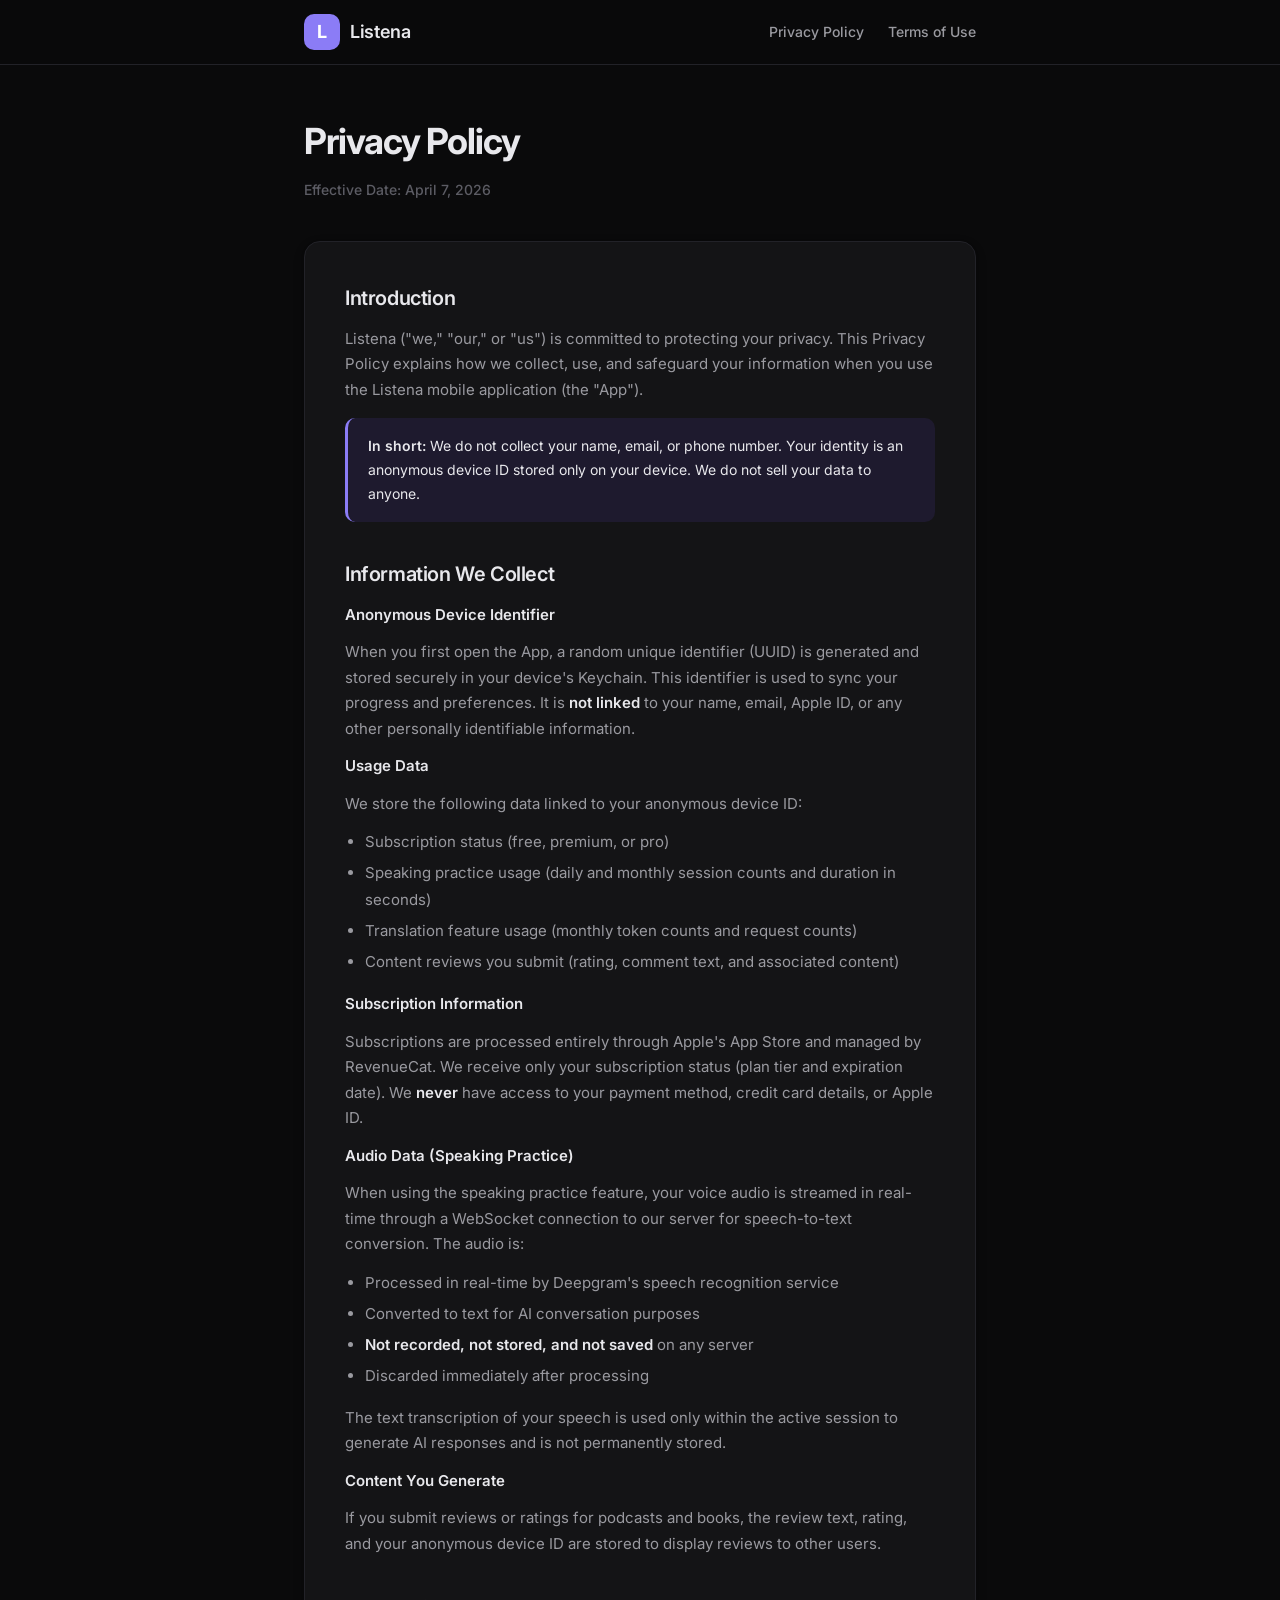
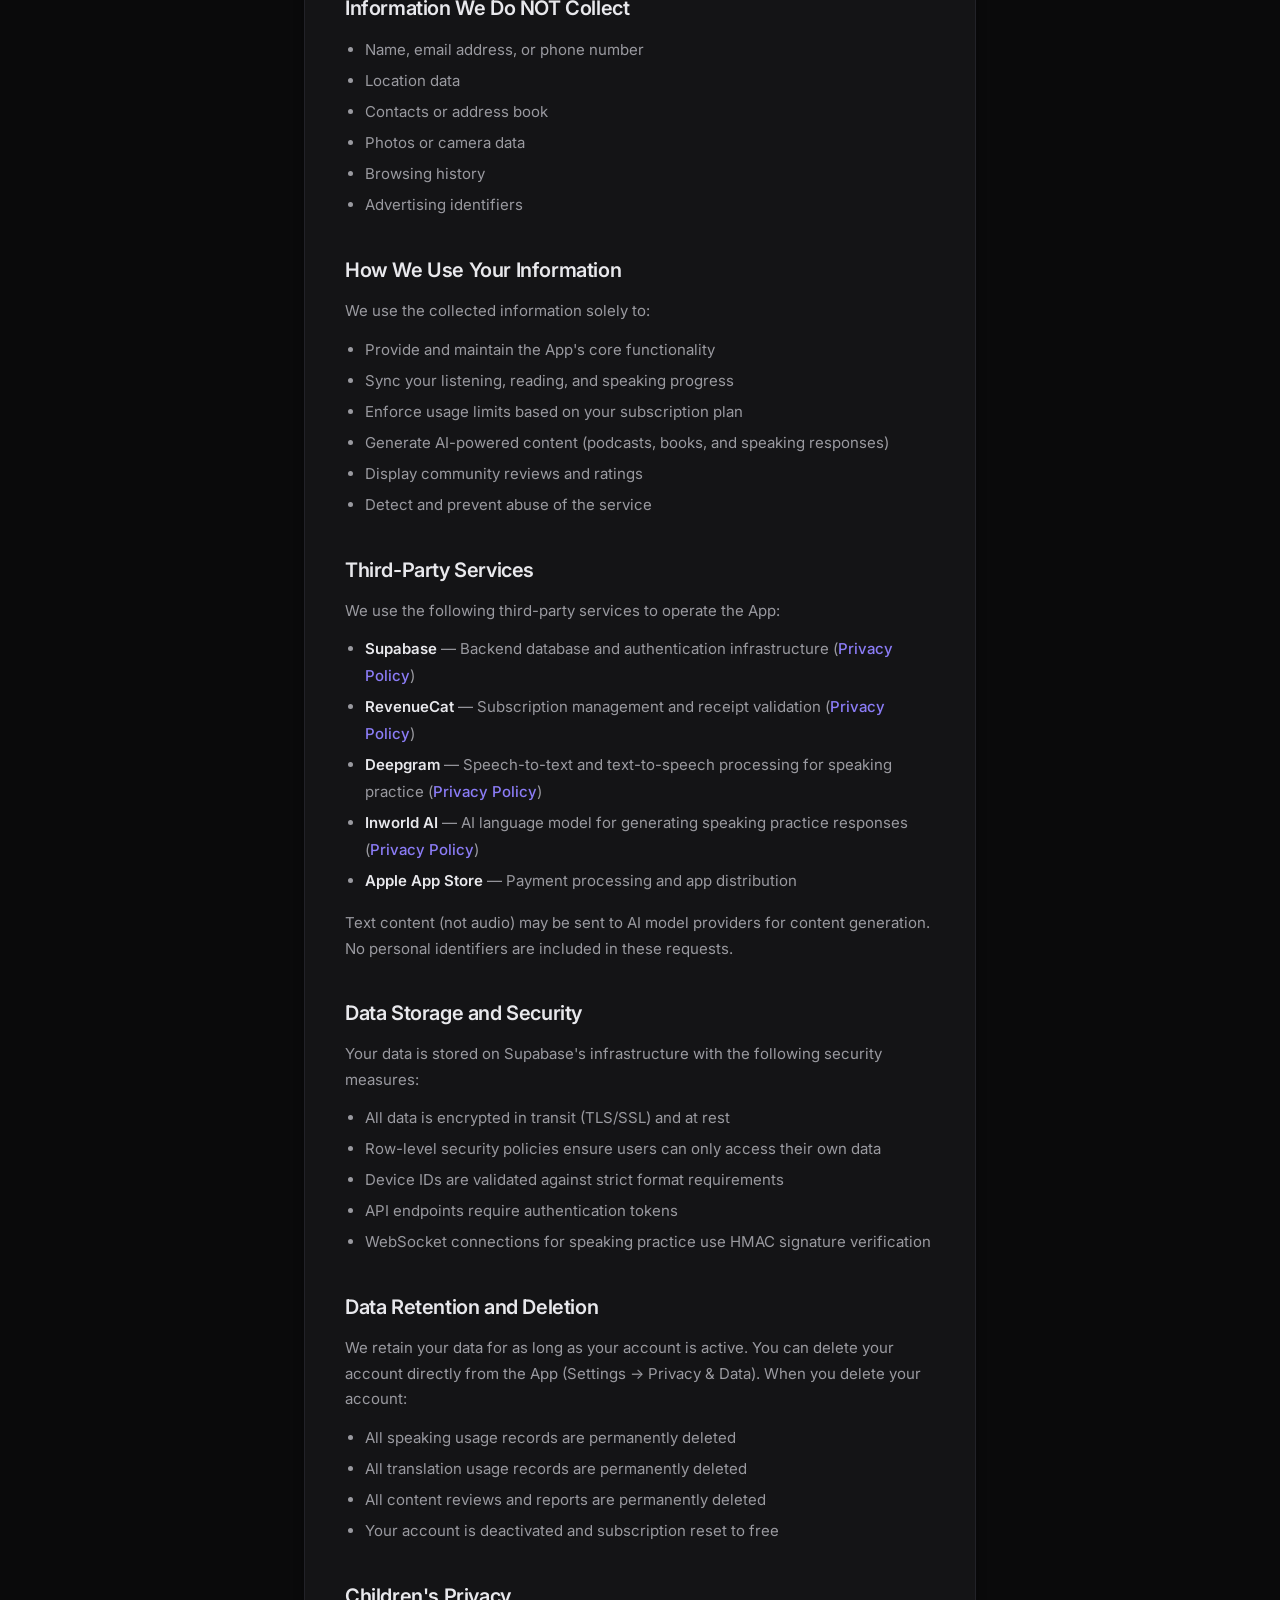
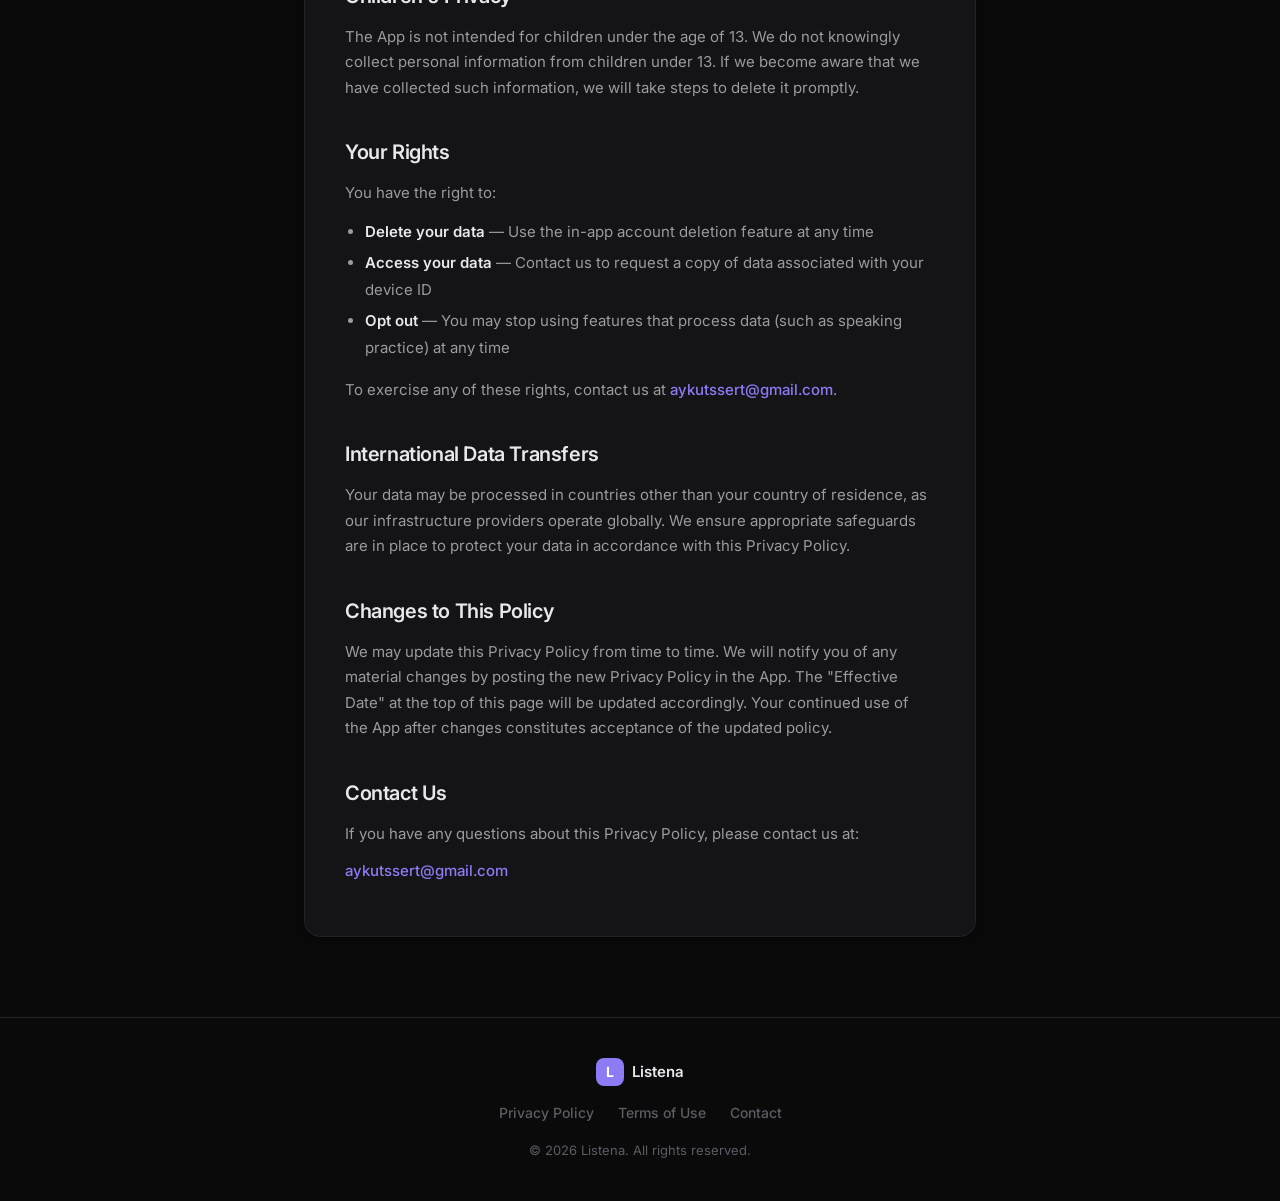
==== privacy.html @ 4066f52b "Initial commit: Privacy Policy & Terms of Use" ====
<!DOCTYPE html>
<html lang="en">
<head>
    <meta charset="UTF-8">
    <meta name="viewport" content="width=device-width, initial-scale=1.0">
    <title>Privacy Policy — Listena</title>
    <link rel="preconnect" href="https://fonts.googleapis.com">
    <link rel="preconnect" href="https://fonts.gstatic.com" crossorigin>
    <link href="https://fonts.googleapis.com/css2?family=Inter:wght@400;500;600;700&display=swap" rel="stylesheet">
    <link rel="stylesheet" href="style.css">
</head>
<body>
    <nav class="navbar">
        <div class="container nav-content">
            <a href="index.html" class="logo">
                <span class="logo-icon">L</span>
                <span class="logo-text">Listena</span>
            </a>
            <div class="nav-links">
                <a href="privacy.html">Privacy Policy</a>
                <a href="terms.html">Terms of Use</a>
            </div>
        </div>
    </nav>

    <main class="legal-page">
        <div class="container">
            <div class="legal-header">
                <h1>Privacy Policy</h1>
                <p class="legal-date">Effective Date: April 7, 2026</p>
            </div>

            <div class="legal-content">
                <h2>Introduction</h2>
                <p>Listena ("we," "our," or "us") is committed to protecting your privacy. This Privacy Policy explains how we collect, use, and safeguard your information when you use the Listena mobile application (the "App").</p>

                <div class="highlight-box">
                    <p><strong>In short:</strong> We do not collect your name, email, or phone number. Your identity is an anonymous device ID stored only on your device. We do not sell your data to anyone.</p>
                </div>

                <h2>Information We Collect</h2>

                <p><strong>Anonymous Device Identifier</strong></p>
                <p>When you first open the App, a random unique identifier (UUID) is generated and stored securely in your device's Keychain. This identifier is used to sync your progress and preferences. It is <strong>not linked</strong> to your name, email, Apple ID, or any other personally identifiable information.</p>

                <p><strong>Usage Data</strong></p>
                <p>We store the following data linked to your anonymous device ID:</p>
                <ul>
                    <li>Subscription status (free, premium, or pro)</li>
                    <li>Speaking practice usage (daily and monthly session counts and duration in seconds)</li>
                    <li>Translation feature usage (monthly token counts and request counts)</li>
                    <li>Content reviews you submit (rating, comment text, and associated content)</li>
                </ul>

                <p><strong>Subscription Information</strong></p>
                <p>Subscriptions are processed entirely through Apple's App Store and managed by RevenueCat. We receive only your subscription status (plan tier and expiration date). We <strong>never</strong> have access to your payment method, credit card details, or Apple ID.</p>

                <p><strong>Audio Data (Speaking Practice)</strong></p>
                <p>When using the speaking practice feature, your voice audio is streamed in real-time through a WebSocket connection to our server for speech-to-text conversion. The audio is:</p>
                <ul>
                    <li>Processed in real-time by Deepgram's speech recognition service</li>
                    <li>Converted to text for AI conversation purposes</li>
                    <li><strong>Not recorded, not stored, and not saved</strong> on any server</li>
                    <li>Discarded immediately after processing</li>
                </ul>
                <p>The text transcription of your speech is used only within the active session to generate AI responses and is not permanently stored.</p>

                <p><strong>Content You Generate</strong></p>
                <p>If you submit reviews or ratings for podcasts and books, the review text, rating, and your anonymous device ID are stored to display reviews to other users.</p>

                <h2>Information We Do NOT Collect</h2>
                <ul>
                    <li>Name, email address, or phone number</li>
                    <li>Location data</li>
                    <li>Contacts or address book</li>
                    <li>Photos or camera data</li>
                    <li>Browsing history</li>
                    <li>Advertising identifiers</li>
                </ul>

                <h2>How We Use Your Information</h2>
                <p>We use the collected information solely to:</p>
                <ul>
                    <li>Provide and maintain the App's core functionality</li>
                    <li>Sync your listening, reading, and speaking progress</li>
                    <li>Enforce usage limits based on your subscription plan</li>
                    <li>Generate AI-powered content (podcasts, books, and speaking responses)</li>
                    <li>Display community reviews and ratings</li>
                    <li>Detect and prevent abuse of the service</li>
                </ul>

                <h2>Third-Party Services</h2>
                <p>We use the following third-party services to operate the App:</p>
                <ul>
                    <li><strong>Supabase</strong> — Backend database and authentication infrastructure (<a href="https://supabase.com/privacy" target="_blank">Privacy Policy</a>)</li>
                    <li><strong>RevenueCat</strong> — Subscription management and receipt validation (<a href="https://www.revenuecat.com/privacy" target="_blank">Privacy Policy</a>)</li>
                    <li><strong>Deepgram</strong> — Speech-to-text and text-to-speech processing for speaking practice (<a href="https://deepgram.com/privacy" target="_blank">Privacy Policy</a>)</li>
                    <li><strong>Inworld AI</strong> — AI language model for generating speaking practice responses (<a href="https://inworld.ai/privacy-policy" target="_blank">Privacy Policy</a>)</li>
                    <li><strong>Apple App Store</strong> — Payment processing and app distribution</li>
                </ul>
                <p>Text content (not audio) may be sent to AI model providers for content generation. No personal identifiers are included in these requests.</p>

                <h2>Data Storage and Security</h2>
                <p>Your data is stored on Supabase's infrastructure with the following security measures:</p>
                <ul>
                    <li>All data is encrypted in transit (TLS/SSL) and at rest</li>
                    <li>Row-level security policies ensure users can only access their own data</li>
                    <li>Device IDs are validated against strict format requirements</li>
                    <li>API endpoints require authentication tokens</li>
                    <li>WebSocket connections for speaking practice use HMAC signature verification</li>
                </ul>

                <h2>Data Retention and Deletion</h2>
                <p>We retain your data for as long as your account is active. You can delete your account directly from the App (Settings → Privacy & Data). When you delete your account:</p>
                <ul>
                    <li>All speaking usage records are permanently deleted</li>
                    <li>All translation usage records are permanently deleted</li>
                    <li>All content reviews and reports are permanently deleted</li>
                    <li>Your account is deactivated and subscription reset to free</li>
                </ul>

                <h2>Children's Privacy</h2>
                <p>The App is not intended for children under the age of 13. We do not knowingly collect personal information from children under 13. If we become aware that we have collected such information, we will take steps to delete it promptly.</p>

                <h2>Your Rights</h2>
                <p>You have the right to:</p>
                <ul>
                    <li><strong>Delete your data</strong> — Use the in-app account deletion feature at any time</li>
                    <li><strong>Access your data</strong> — Contact us to request a copy of data associated with your device ID</li>
                    <li><strong>Opt out</strong> — You may stop using features that process data (such as speaking practice) at any time</li>
                </ul>
                <p>To exercise any of these rights, contact us at <a href="mailto:aykutssert@gmail.com">aykutssert@gmail.com</a>.</p>

                <h2>International Data Transfers</h2>
                <p>Your data may be processed in countries other than your country of residence, as our infrastructure providers operate globally. We ensure appropriate safeguards are in place to protect your data in accordance with this Privacy Policy.</p>

                <h2>Changes to This Policy</h2>
                <p>We may update this Privacy Policy from time to time. We will notify you of any material changes by posting the new Privacy Policy in the App. The "Effective Date" at the top of this page will be updated accordingly. Your continued use of the App after changes constitutes acceptance of the updated policy.</p>

                <h2>Contact Us</h2>
                <p>If you have any questions about this Privacy Policy, please contact us at:</p>
                <p><a href="mailto:aykutssert@gmail.com">aykutssert@gmail.com</a></p>
            </div>
        </div>
    </main>

    <footer class="footer">
        <div class="container footer-content">
            <div class="footer-brand">
                <span class="logo-icon small">L</span>
                <span class="footer-name">Listena</span>
            </div>
            <div class="footer-links">
                <a href="privacy.html">Privacy Policy</a>
                <a href="terms.html">Terms of Use</a>
                <a href="mailto:aykutssert@gmail.com">Contact</a>
            </div>
            <p class="footer-copy">&copy; 2026 Listena. All rights reserved.</p>
        </div>
    </footer>
</body>
</html>
---- style.css ----
/* ============================================
   Listena — Legal Pages
   Clean, modern, professional
   ============================================ */

:root {
    --bg: #0A0A0B;
    --bg-card: #141416;
    --text-primary: #E8E8EC;
    --text-secondary: #9A9AA0;
    --text-muted: #5C5C64;
    --accent: #8B7CF6;
    --accent-light: #A29BFE;
    --accent-bg: #1E1A2E;
    --border: #222228;
    --radius: 16px;
    --radius-sm: 10px;
    --shadow: 0 1px 3px rgba(0,0,0,0.2), 0 4px 12px rgba(0,0,0,0.15);
    --shadow-lg: 0 4px 24px rgba(0,0,0,0.3);
}

* {
    margin: 0;
    padding: 0;
    box-sizing: border-box;
}

html {
    scroll-behavior: smooth;
}

body {
    font-family: 'Inter', -apple-system, BlinkMacSystemFont, sans-serif;
    background: var(--bg);
    color: var(--text-primary);
    line-height: 1.6;
    -webkit-font-smoothing: antialiased;
}

.container {
    max-width: 720px;
    margin: 0 auto;
    padding: 0 24px;
}

/* ============================================
   NAVBAR
   ============================================ */

.navbar {
    position: sticky;
    top: 0;
    background: rgba(10, 10, 11, 0.85);
    backdrop-filter: blur(20px);
    -webkit-backdrop-filter: blur(20px);
    border-bottom: 1px solid var(--border);
    z-index: 100;
    padding: 14px 0;
}

.nav-content {
    display: flex;
    align-items: center;
    justify-content: space-between;
    max-width: 720px;
}

.logo {
    display: flex;
    align-items: center;
    gap: 10px;
    text-decoration: none;
    color: var(--text-primary);
}

.logo-icon {
    display: flex;
    align-items: center;
    justify-content: center;
    width: 36px;
    height: 36px;
    background: var(--accent);
    color: white;
    border-radius: 10px;
    font-weight: 700;
    font-size: 18px;
}

.logo-icon.small {
    width: 28px;
    height: 28px;
    font-size: 14px;
    border-radius: 8px;
}

.logo-text {
    font-weight: 600;
    font-size: 18px;
    letter-spacing: -0.02em;
}

.nav-links {
    display: flex;
    gap: 24px;
}

.nav-links a {
    text-decoration: none;
    color: var(--text-secondary);
    font-size: 14px;
    font-weight: 500;
    transition: color 0.2s;
}

.nav-links a:hover {
    color: var(--accent);
}

/* ============================================
   HERO (index page)
   ============================================ */

.hero {
    padding: 80px 0 60px;
    text-align: center;
}

.hero h1 {
    font-size: 48px;
    font-weight: 700;
    letter-spacing: -0.03em;
    line-height: 1.1;
    margin-bottom: 16px;
}

.gradient-text {
    background: linear-gradient(135deg, var(--accent), var(--accent-light));
    -webkit-background-clip: text;
    -webkit-text-fill-color: transparent;
    background-clip: text;
}

.hero-subtitle {
    font-size: 18px;
    color: var(--text-secondary);
    max-width: 480px;
    margin: 0 auto 32px;
    line-height: 1.6;
}

.hero-features {
    display: flex;
    justify-content: center;
    gap: 12px;
    margin-bottom: 40px;
    flex-wrap: wrap;
}

.feature-pill {
    display: flex;
    align-items: center;
    gap: 8px;
    padding: 10px 20px;
    background: var(--bg-card);
    border: 1px solid var(--border);
    border-radius: 100px;
    font-size: 15px;
    font-weight: 500;
    color: var(--text-primary);
    box-shadow: var(--shadow);
}

.feature-icon {
    font-size: 18px;
}

.download-btn {
    display: inline-flex;
    align-items: center;
    gap: 10px;
    padding: 14px 28px;
    background: #E8E8EC;
    color: #0A0A0B;
    text-decoration: none;
    border-radius: 14px;
    font-size: 16px;
    font-weight: 600;
    transition: transform 0.2s, box-shadow 0.2s;
    box-shadow: var(--shadow-lg);
}

.download-btn:hover {
    transform: translateY(-2px);
    box-shadow: 0 8px 32px rgba(0,0,0,0.12);
}

.download-btn svg {
    width: 18px;
    height: 18px;
}

/* ============================================
   LEGAL PAGES (privacy & terms)
   ============================================ */

.legal-page {
    padding: 48px 0 80px;
}

.legal-header {
    margin-bottom: 40px;
}

.legal-header h1 {
    font-size: 36px;
    font-weight: 700;
    letter-spacing: -0.03em;
    margin-bottom: 8px;
}

.legal-date {
    font-size: 14px;
    color: var(--text-muted);
    font-weight: 500;
}

.legal-content {
    background: var(--bg-card);
    border: 1px solid var(--border);
    border-radius: var(--radius);
    padding: 40px;
    box-shadow: var(--shadow);
}

.legal-content h2 {
    font-size: 20px;
    font-weight: 600;
    letter-spacing: -0.02em;
    margin-top: 36px;
    margin-bottom: 12px;
    color: var(--text-primary);
}

.legal-content h2:first-child {
    margin-top: 0;
}

.legal-content p {
    font-size: 15px;
    line-height: 1.7;
    color: var(--text-secondary);
    margin-bottom: 12px;
}

.legal-content ul {
    margin: 8px 0 16px 20px;
    color: var(--text-secondary);
    font-size: 15px;
    line-height: 1.8;
}

.legal-content li {
    margin-bottom: 4px;
}

.legal-content a {
    color: var(--accent);
    text-decoration: none;
    font-weight: 500;
}

.legal-content a:hover {
    text-decoration: underline;
}

.legal-content strong {
    color: var(--text-primary);
    font-weight: 600;
}

.highlight-box {
    background: var(--accent-bg);
    border-radius: var(--radius-sm);
    padding: 16px 20px;
    margin: 16px 0;
    border-left: 3px solid var(--accent);
}

.highlight-box p {
    color: var(--text-primary);
    margin-bottom: 0;
    font-size: 14px;
}

/* ============================================
   FOOTER
   ============================================ */

.footer {
    border-top: 1px solid var(--border);
    padding: 40px 0;
    text-align: center;
}

.footer-content {
    display: flex;
    flex-direction: column;
    align-items: center;
    gap: 16px;
}

.footer-brand {
    display: flex;
    align-items: center;
    gap: 8px;
}

.footer-name {
    font-weight: 600;
    font-size: 15px;
}

.footer-links {
    display: flex;
    gap: 24px;
}

.footer-links a {
    text-decoration: none;
    color: var(--text-muted);
    font-size: 14px;
    font-weight: 500;
    transition: color 0.2s;
}

.footer-links a:hover {
    color: var(--accent);
}

.footer-copy {
    font-size: 13px;
    color: var(--text-muted);
}

/* ============================================
   RESPONSIVE
   ============================================ */

@media (max-width: 640px) {
    .hero h1 {
        font-size: 32px;
    }

    .hero-subtitle {
        font-size: 16px;
    }

    .legal-header h1 {
        font-size: 28px;
    }

    .legal-content {
        padding: 24px;
    }

    .nav-links {
        gap: 16px;
    }

    .nav-links a {
        font-size: 13px;
    }

    .footer-links {
        gap: 16px;
    }
}
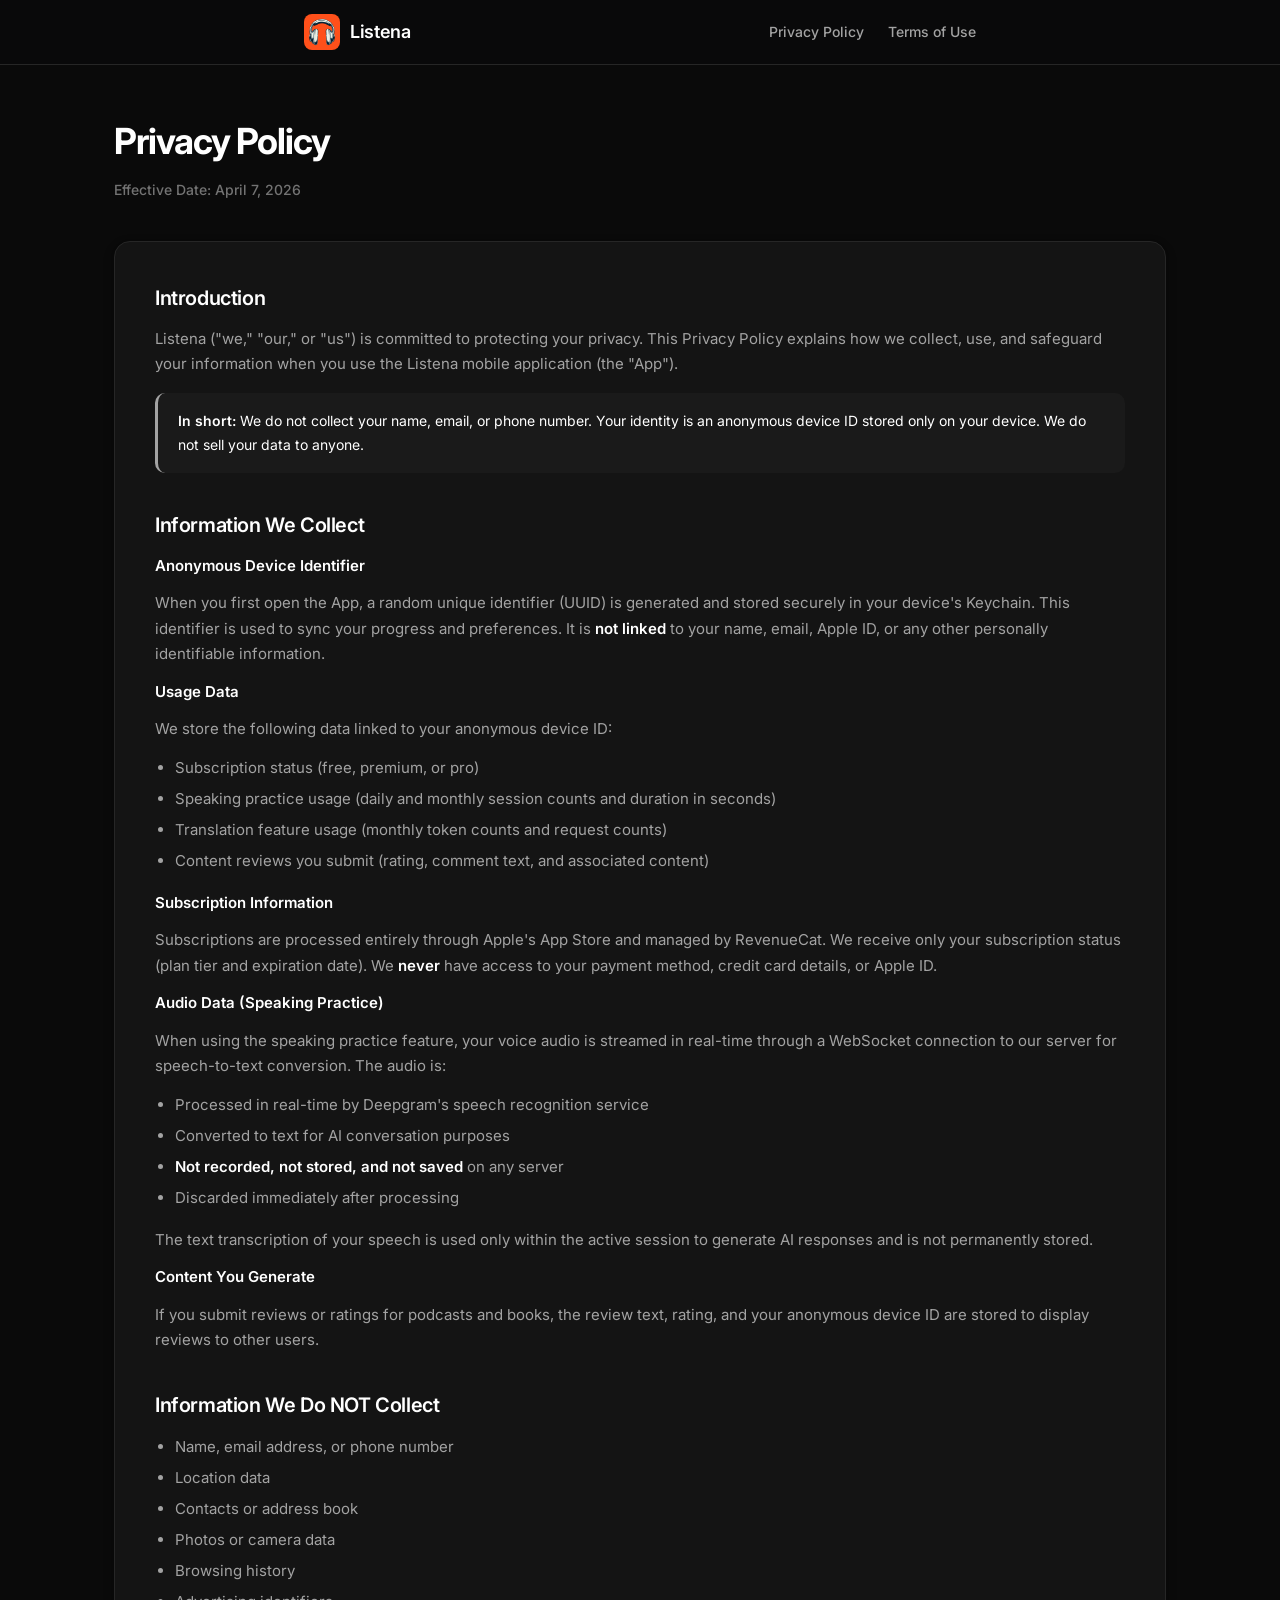
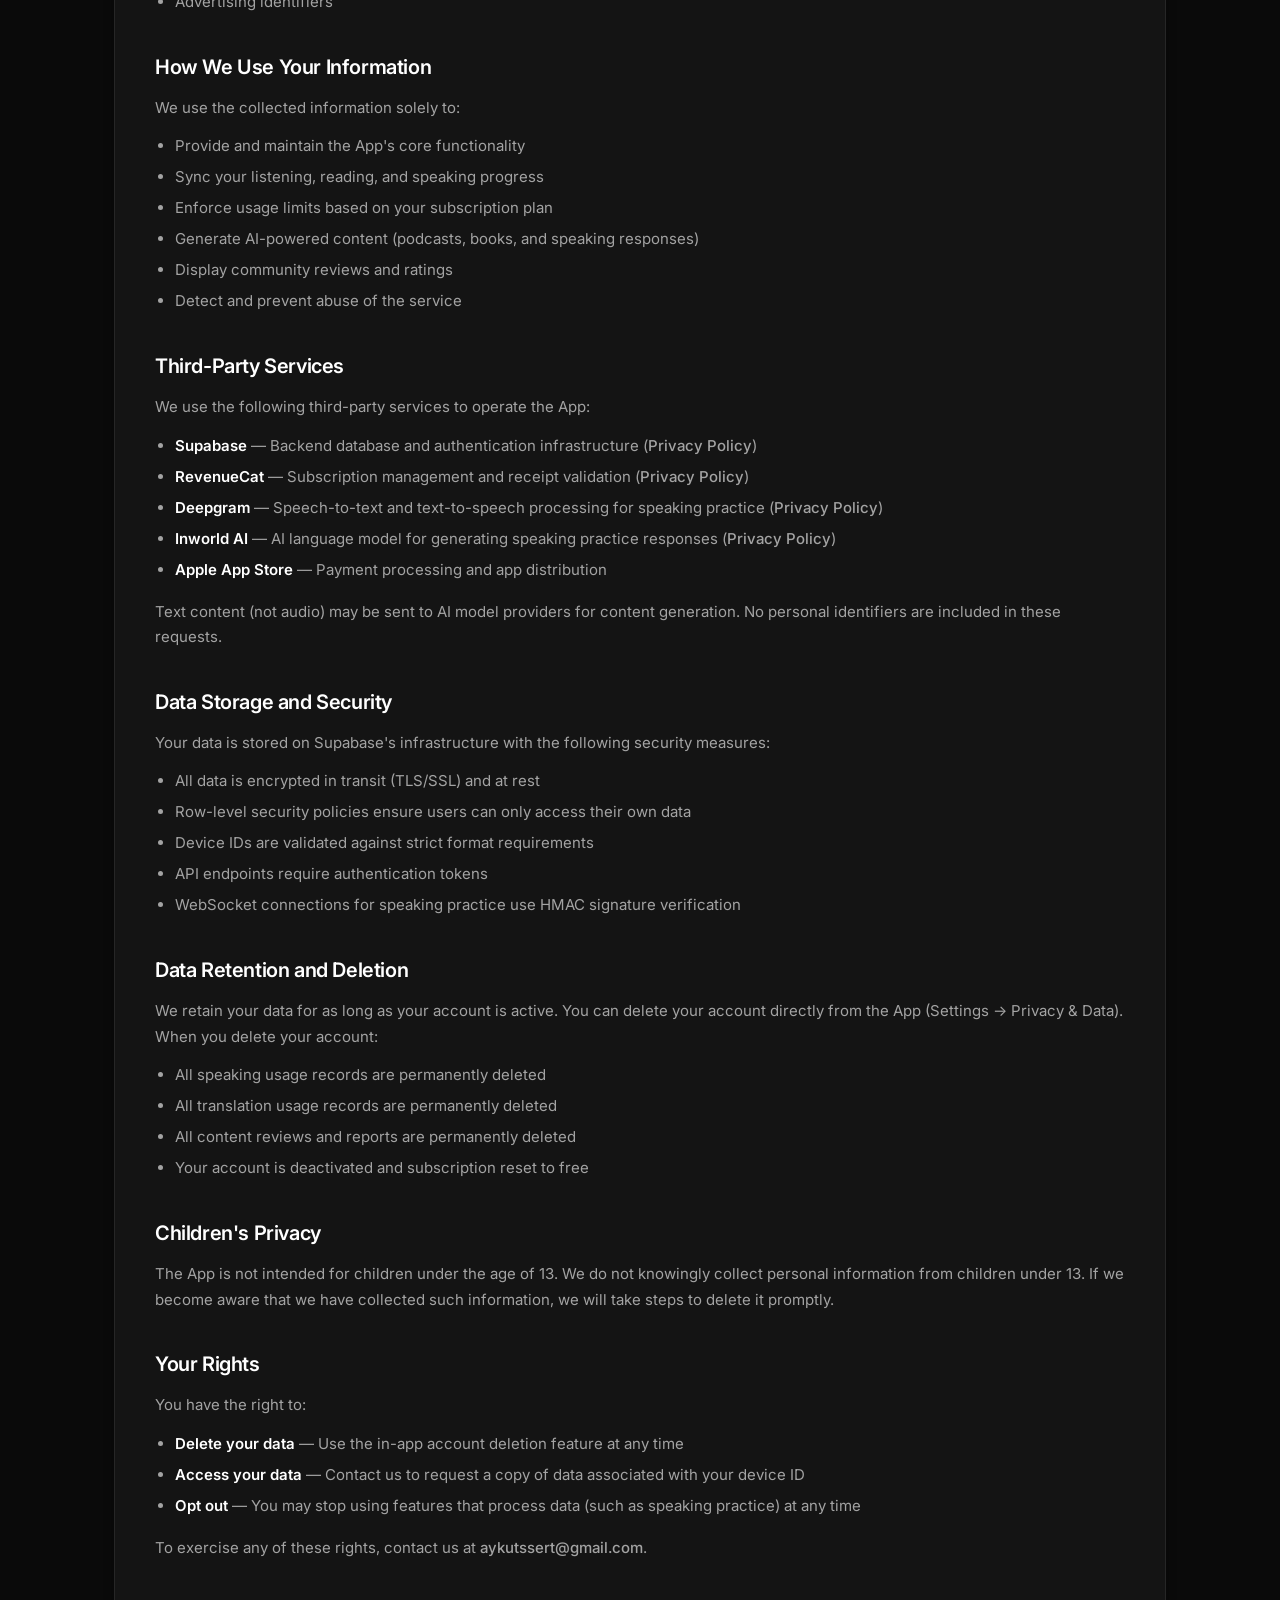
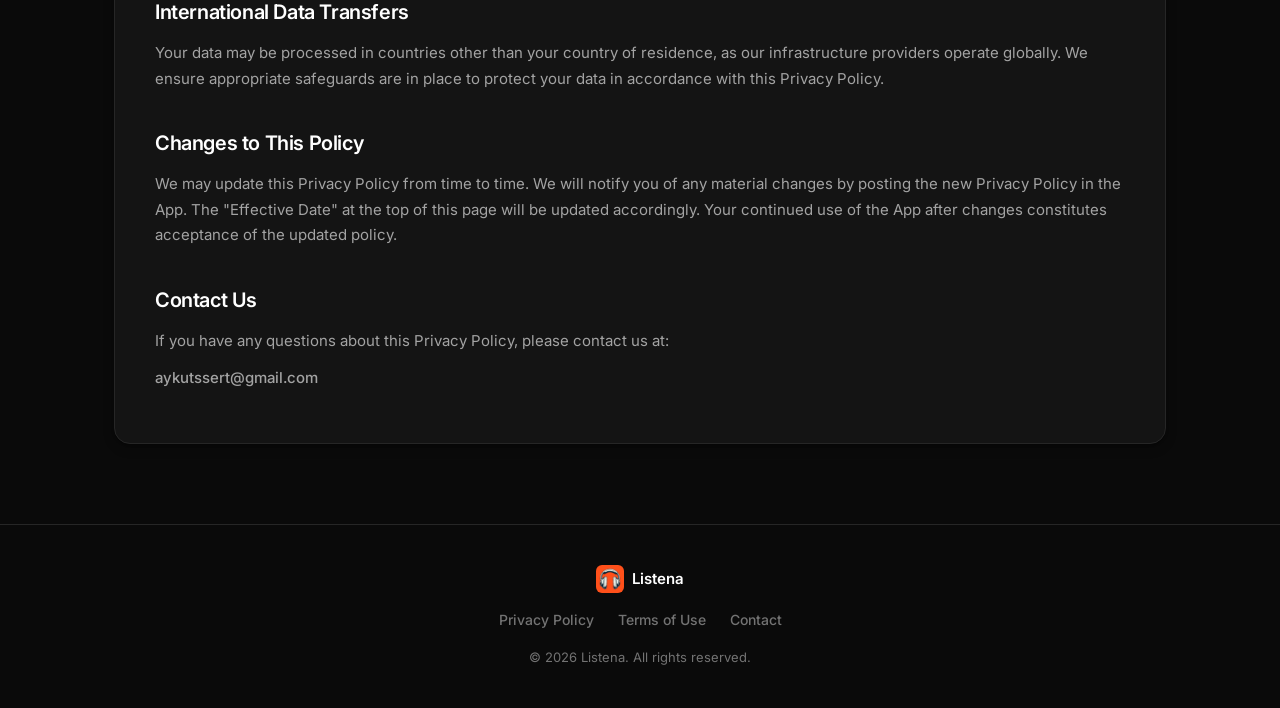
==== commit 8a48ca89: "Add actors section, pricing, favicon, update styles" ====
--- a/privacy.html
+++ b/privacy.html
@@ -8,12 +8,13 @@
     <link rel="preconnect" href="https://fonts.gstatic.com" crossorigin>
     <link href="https://fonts.googleapis.com/css2?family=Inter:wght@400;500;600;700&display=swap" rel="stylesheet">
     <link rel="stylesheet" href="style.css">
+    <link rel="icon" type="image/png" href="icon.png">
 </head>
 <body>
     <nav class="navbar">
         <div class="container nav-content">
             <a href="index.html" class="logo">
-                <span class="logo-icon">L</span>
+                <img src="logo.png" alt="" class="nav-logo" width="36" height="36">
                 <span class="logo-text">Listena</span>
             </a>
             <div class="nav-links">
@@ -147,7 +148,7 @@
     <footer class="footer">
         <div class="container footer-content">
             <div class="footer-brand">
-                <span class="logo-icon small">L</span>
+                <img src="logo.png" alt="" class="footer-logo" width="28" height="28">
                 <span class="footer-name">Listena</span>
             </div>
             <div class="footer-links">
--- a/style.css
+++ b/style.css
@@ -4,19 +4,19 @@
    ============================================ */
 
 :root {
-    --bg: #0A0A0B;
-    --bg-card: #141416;
-    --text-primary: #E8E8EC;
-    --text-secondary: #9A9AA0;
-    --text-muted: #5C5C64;
-    --accent: #8B7CF6;
-    --accent-light: #A29BFE;
-    --accent-bg: #1E1A2E;
-    --border: #222228;
+    --bg: #0A0A0A;
+    --bg-card: #141414;
+    --text-primary: #FFFFFF;
+    --text-secondary: #A3A3A3;
+    --text-muted: #737373;
+    --accent: #FFFFFF;
+    --accent-light: #E5E5E5;
+    --accent-bg: #1A1A1A;
+    --border: #262626;
     --radius: 16px;
     --radius-sm: 10px;
-    --shadow: 0 1px 3px rgba(0,0,0,0.2), 0 4px 12px rgba(0,0,0,0.15);
-    --shadow-lg: 0 4px 24px rgba(0,0,0,0.3);
+    --shadow: 0 1px 3px rgba(0,0,0,0.3), 0 4px 12px rgba(0,0,0,0.2);
+    --shadow-lg: 0 4px 24px rgba(0,0,0,0.4);
 }
 
 * {
@@ -38,7 +38,7 @@
 }
 
 .container {
-    max-width: 720px;
+    max-width: 1100px;
     margin: 0 auto;
     padding: 0 24px;
 }
@@ -79,18 +79,25 @@
     justify-content: center;
     width: 36px;
     height: 36px;
-    background: var(--accent);
-    color: white;
+    background: var(--text-primary);
+    color: var(--bg);
     border-radius: 10px;
     font-weight: 700;
     font-size: 18px;
 }
 
-.logo-icon.small {
+.nav-logo {
+    width: 36px;
+    height: 36px;
+    border-radius: 8px;
+    object-fit: cover;
+}
+
+.footer-logo {
     width: 28px;
     height: 28px;
-    font-size: 14px;
-    border-radius: 8px;
+    border-radius: 6px;
+    object-fit: cover;
 }
 
 .logo-text {
@@ -113,7 +120,7 @@
 }
 
 .nav-links a:hover {
-    color: var(--accent);
+    color: var(--text-primary);
 }
 
 /* ============================================
@@ -134,7 +141,7 @@
 }
 
 .gradient-text {
-    background: linear-gradient(135deg, var(--accent), var(--accent-light));
+    background: linear-gradient(135deg, var(--text-primary), var(--text-secondary));
     -webkit-background-clip: text;
     -webkit-text-fill-color: transparent;
     background-clip: text;
@@ -264,7 +271,7 @@
 }
 
 .legal-content a {
-    color: var(--accent);
+    color: var(--text-secondary);
     text-decoration: none;
     font-weight: 500;
 }
@@ -283,7 +290,7 @@
     border-radius: var(--radius-sm);
     padding: 16px 20px;
     margin: 16px 0;
-    border-left: 3px solid var(--accent);
+    border-left: 3px solid var(--text-secondary);
 }
 
 .highlight-box p {
@@ -334,7 +341,7 @@
 }
 
 .footer-links a:hover {
-    color: var(--accent);
+    color: var(--text-secondary);
 }
 
 .footer-copy {
@@ -375,3 +382,623 @@
         gap: 16px;
     }
 }
+
+/* ============================================
+   APP LOGO (160x160, 4px radius)
+   ============================================ */
+
+.app-logo {
+    display: flex;
+    justify-content: center;
+    margin-bottom: 32px;
+}
+
+.logo-image {
+    width: 160px;
+    height: 160px;
+    border-radius: 4px;
+    object-fit: cover;
+    box-shadow: 0 8px 32px rgba(0, 0, 0, 0.4);
+}
+
+/* ============================================
+   MARQUEE SECTION
+   ============================================ */
+
+.marquee-section {
+    padding: 40px 0;
+    overflow: hidden;
+    display: flex;
+    flex-direction: column;
+    gap: 16px;
+}
+
+.marquee-row {
+    overflow: hidden;
+    width: 100%;
+    position: relative;
+}
+
+.marquee-row::before,
+.marquee-row::after {
+    content: '';
+    position: absolute;
+    top: 0;
+    bottom: 0;
+    width: 200px;
+    z-index: 10;
+    pointer-events: none;
+}
+
+.marquee-row::before {
+    left: 0;
+    background: linear-gradient(to right, #0A0A0B 10%, transparent 100%);
+}
+
+.marquee-row::after {
+    right: 0;
+    background: linear-gradient(to left, #0A0A0B 10%, transparent 100%);
+}
+
+.marquee-track {
+    display: flex;
+    gap: 16px;
+    width: max-content;
+}
+
+.marquee-right .marquee-track {
+    animation: marquee-right 120s linear infinite;
+}
+
+.marquee-left .marquee-track {
+    animation: marquee-left 120s linear infinite;
+}
+
+.marquee-item {
+    width: 140px;
+    height: auto;
+    border-radius: 8px;
+    flex-shrink: 0;
+}
+
+.marquee-item img {
+    width: 100%;
+    height: auto;
+    display: block;
+    border-radius: 8px;
+}
+
+@keyframes marquee-right {
+    0% {
+        transform: translateX(0);
+    }
+    100% {
+        transform: translateX(-50%);
+    }
+}
+
+@keyframes marquee-left {
+    0% {
+        transform: translateX(-50%);
+    }
+    100% {
+        transform: translateX(0);
+    }
+}
+
+/* Pause animation on hover */
+.marquee-row:hover .marquee-track {
+    animation-play-state: paused;
+}
+
+/* ============================================
+   SCROLL-DRIVEN PHONE MOCKUP SECTION
+   ============================================ */
+
+.features-scroll-section {
+    padding: 80px 0;
+    background: var(--bg);
+}
+
+.features-scroll-container {
+    display: grid;
+    grid-template-columns: 1fr 360px;
+    gap: 80px;
+    align-items: start;
+}
+
+/* Left: Text content */
+.features-text-content {
+    display: flex;
+    flex-direction: column;
+    gap: 0;
+}
+
+.feature-step {
+    min-height: 70vh;
+    display: flex;
+    flex-direction: column;
+    justify-content: center;
+    padding: 40px 0;
+    opacity: 0.3;
+    transition: opacity 0.5s ease;
+}
+
+.feature-step.active {
+    opacity: 1;
+}
+
+.step-number {
+    font-size: 14px;
+    font-weight: 500;
+    color: var(--text-muted);
+    margin-bottom: 16px;
+    letter-spacing: 0.02em;
+}
+
+.feature-step h2 {
+    font-size: 40px;
+    font-weight: 700;
+    letter-spacing: -0.02em;
+    margin-bottom: 16px;
+    line-height: 1.2;
+    color: var(--text-primary);
+}
+
+.feature-step p {
+    font-size: 16px;
+    line-height: 1.6;
+    color: var(--text-secondary);
+    max-width: 440px;
+}
+
+/* Right: Sticky phone mockup with raw images */
+.phone-mockup-container {
+    position: sticky;
+    top: 80px;
+    height: fit-content;
+}
+
+.raw-phone-container {
+    position: relative;
+    width: 260px;
+    height: auto;
+}
+
+.raw-phone-container img {
+    width: 100%;
+    height: auto;
+    display: block;
+    border-radius: 12px;
+    box-shadow: 0 25px 80px rgba(0, 0, 0, 0.4);
+}
+
+.raw-phone-img {
+    position: absolute;
+    top: 0;
+    left: 0;
+    opacity: 0;
+    transition: opacity 0.5s ease;
+}
+
+.raw-phone-img.active {
+    opacity: 1;
+    position: relative;
+}
+
+/* Visibility utilities */
+.desktop-only {
+    display: block;
+}
+
+.mobile-only {
+    display: none;
+}
+
+/* Responsive */
+@media (max-width: 1024px) {
+    .desktop-only {
+        display: none !important;
+    }
+
+    .mobile-only {
+        display: block !important;
+    }
+
+    .features-scroll-container {
+        grid-template-columns: 1fr;
+        gap: 40px;
+    }
+
+    .features-text-content {
+        display: none;
+    }
+
+    /* Mobile Single Phone Carousel with raw images */
+    .mobile-carousel {
+        width: 100%;
+        padding: 20px 0;
+        touch-action: pan-y;
+    }
+
+    .mobile-raw-container {
+        position: relative;
+        width: 240px;
+        margin: 0 auto 32px;
+        height: auto;
+    }
+
+    .mobile-raw-container img {
+        width: 100%;
+        height: auto;
+        display: block;
+        border-radius: 12px;
+        box-shadow: 0 20px 60px rgba(0, 0, 0, 0.3);
+    }
+
+    .mobile-raw-img {
+        position: absolute;
+        top: 0;
+        left: 0;
+        opacity: 0;
+        transition: opacity 0.3s ease;
+    }
+
+    .mobile-raw-img.active {
+        opacity: 1;
+        position: relative;
+    }
+
+    .mobile-text-content {
+        text-align: center;
+        min-height: 140px;
+        position: relative;
+    }
+
+    .mobile-text-slide {
+        position: absolute;
+        top: 0;
+        left: 0;
+        right: 0;
+        opacity: 0;
+        transform: translateX(20px);
+        transition: opacity 0.3s ease, transform 0.3s ease;
+        pointer-events: none;
+    }
+
+    .mobile-text-slide.active {
+        opacity: 1;
+        transform: translateX(0);
+        pointer-events: auto;
+    }
+
+    .mobile-text-slide .step-number {
+        font-size: 14px;
+        font-weight: 500;
+        color: var(--text-muted);
+        margin-bottom: 12px;
+        display: block;
+    }
+
+    .mobile-text-slide h3 {
+        font-size: 28px;
+        font-weight: 700;
+        margin-bottom: 12px;
+        color: var(--text-primary);
+    }
+
+    .mobile-text-slide p {
+        font-size: 16px;
+        color: var(--text-secondary);
+        max-width: 300px;
+        margin: 0 auto;
+        line-height: 1.5;
+    }
+
+    .carousel-dots {
+        display: flex;
+        justify-content: center;
+        gap: 10px;
+        margin-top: 24px;
+    }
+
+    .carousel-dots .dot {
+        width: 8px;
+        height: 8px;
+        border-radius: 50%;
+        border: none;
+        background: var(--text-muted);
+        cursor: pointer;
+        transition: background 0.2s, transform 0.2s, width 0.2s;
+        padding: 0;
+    }
+
+    .carousel-dots .dot.active {
+        background: var(--text-primary);
+        transform: scale(1.2);
+    }
+
+    .feature-step {
+        min-height: auto;
+        padding: 60px 0;
+    }
+
+    .feature-step h2 {
+        font-size: 32px;
+    }
+}
+
+/* ============================================
+   ACTORS SECTION
+   ============================================ */
+
+.actors-section {
+    padding: 100px 0;
+    background: var(--bg);
+}
+
+.actors-header {
+    text-align: center;
+    margin-bottom: 60px;
+}
+
+.actors-header h2 {
+    font-size: 42px;
+    font-weight: 700;
+    margin-bottom: 12px;
+    color: var(--text-primary);
+}
+
+.actors-header p {
+    font-size: 16px;
+    color: var(--text-secondary);
+}
+
+.actors-grid {
+    display: flex;
+    gap: 24px;
+    justify-content: center;
+    max-width: 1000px;
+    margin: 0 auto;
+}
+
+.actor-card {
+    position: relative;
+    width: 180px;
+    height: 360px;
+    border-radius: 24px;
+    overflow: hidden;
+    cursor: pointer;
+    pointer-events: auto;
+    transition: all 0.4s cubic-bezier(0.4, 0, 0.2, 1);
+    flex-shrink: 0;
+    z-index: 1;
+    transform: scale(1);
+}
+
+.actor-card:hover {
+    transform: scale(1.2);
+    z-index: 100;
+    box-shadow: 0 30px 60px rgba(0, 0, 0, 0.6);
+}
+
+.actor-image {
+    width: 100%;
+    height: 100%;
+    position: relative;
+}
+
+.actor-image img {
+    width: 100%;
+    height: 100%;
+    object-fit: cover;
+    object-position: center top;
+}
+
+.actor-info {
+    position: absolute;
+    bottom: 0;
+    left: 0;
+    right: 0;
+    padding: 20px;
+    background: linear-gradient(to top, rgba(0,0,0,0.9) 0%, rgba(0,0,0,0.5) 50%, transparent 100%);
+    opacity: 0;
+    transform: translateY(20px);
+    transition: all 0.3s ease;
+}
+
+.actor-card:hover .actor-info {
+    opacity: 1;
+    transform: translateY(0);
+}
+
+.actor-info h3 {
+    font-size: 22px;
+    font-weight: 600;
+    color: #fff;
+    margin-bottom: 6px;
+}
+
+.actor-accent {
+    display: inline-block;
+    font-size: 13px;
+    color: var(--text-secondary);
+    background: rgba(255,255,255,0.1);
+    padding: 4px 12px;
+    border-radius: 12px;
+    margin-bottom: 10px;
+}
+
+.actor-info p {
+    font-size: 14px;
+    color: rgba(255,255,255,0.8);
+    line-height: 1.4;
+}
+
+/* Mobile */
+@media (max-width: 900px) {
+    .actors-header h2 {
+        font-size: 32px;
+    }
+
+    .actors-grid {
+        gap: 16px;
+        padding: 0 20px;
+    }
+
+    .actor-card {
+        width: 120px;
+        height: 280px;
+        border-radius: 16px;
+        transform: scale(1);
+    }
+
+    .actor-card:hover {
+        transform: scale(1.15);
+        z-index: 20;
+    }
+
+    .actor-info {
+        padding: 12px;
+    }
+
+    .actor-info h3 {
+        font-size: 18px;
+    }
+
+    .actor-accent {
+        font-size: 11px;
+        padding: 3px 10px;
+    }
+
+    .actor-info p {
+        font-size: 12px;
+    }
+}
+
+/* ============================================
+   PRICING SECTION
+   ============================================ */
+
+.pricing-section {
+    padding: 100px 0;
+    background: var(--bg);
+}
+
+.pricing-header {
+    text-align: center;
+    margin-bottom: 60px;
+}
+
+.pricing-header h2 {
+    font-size: 42px;
+    font-weight: 700;
+    margin-bottom: 12px;
+    color: var(--text-primary);
+}
+
+.pricing-header p {
+    font-size: 16px;
+    color: var(--text-secondary);
+}
+
+.pricing-grid {
+    display: grid;
+    grid-template-columns: repeat(3, 1fr);
+    gap: 24px;
+    max-width: 1000px;
+    margin: 0 auto;
+}
+
+.pricing-card {
+    background: var(--bg-card);
+    border: 1px solid var(--border);
+    border-radius: 16px;
+    padding: 32px;
+    position: relative;
+    transition: transform 0.2s ease, box-shadow 0.2s ease;
+}
+
+.pricing-card:hover {
+    transform: translateY(-4px);
+    box-shadow: 0 20px 40px rgba(0, 0, 0, 0.3);
+}
+
+.pricing-card.popular {
+    border: 1px solid var(--text-secondary);
+}
+
+.pricing-badge {
+    position: absolute;
+    top: -12px;
+    left: 50%;
+    transform: translateX(-50%);
+    background: var(--text-primary);
+    color: var(--bg);
+    font-size: 12px;
+    font-weight: 600;
+    padding: 6px 16px;
+    border-radius: 20px;
+}
+
+.pricing-card-header {
+    margin-bottom: 12px;
+}
+
+.pricing-card-header h3 {
+    font-size: 22px;
+    font-weight: 600;
+    color: var(--text-primary);
+    margin-bottom: 8px;
+}
+
+.price {
+    font-size: 36px;
+    font-weight: 700;
+    color: var(--text-primary);
+}
+
+.price span {
+    font-size: 16px;
+    font-weight: 400;
+    color: var(--text-secondary);
+}
+
+.pricing-summary {
+    font-size: 14px;
+    color: var(--text-secondary);
+    margin-bottom: 24px;
+    line-height: 1.5;
+}
+
+.pricing-features {
+    list-style: none;
+    display: flex;
+    flex-direction: column;
+    gap: 14px;
+}
+
+.pricing-features li {
+    display: flex;
+    align-items: center;
+    gap: 10px;
+    font-size: 14px;
+    color: var(--text-primary);
+}
+
+.pricing-features svg {
+    color: var(--text-secondary);
+    flex-shrink: 0;
+}
+
+/* Responsive */
+@media (max-width: 900px) {
+    .pricing-grid {
+        grid-template-columns: 1fr;
+        max-width: 400px;
+    }
+
+    .pricing-header h2 {
+        font-size: 32px;
+    }
+}
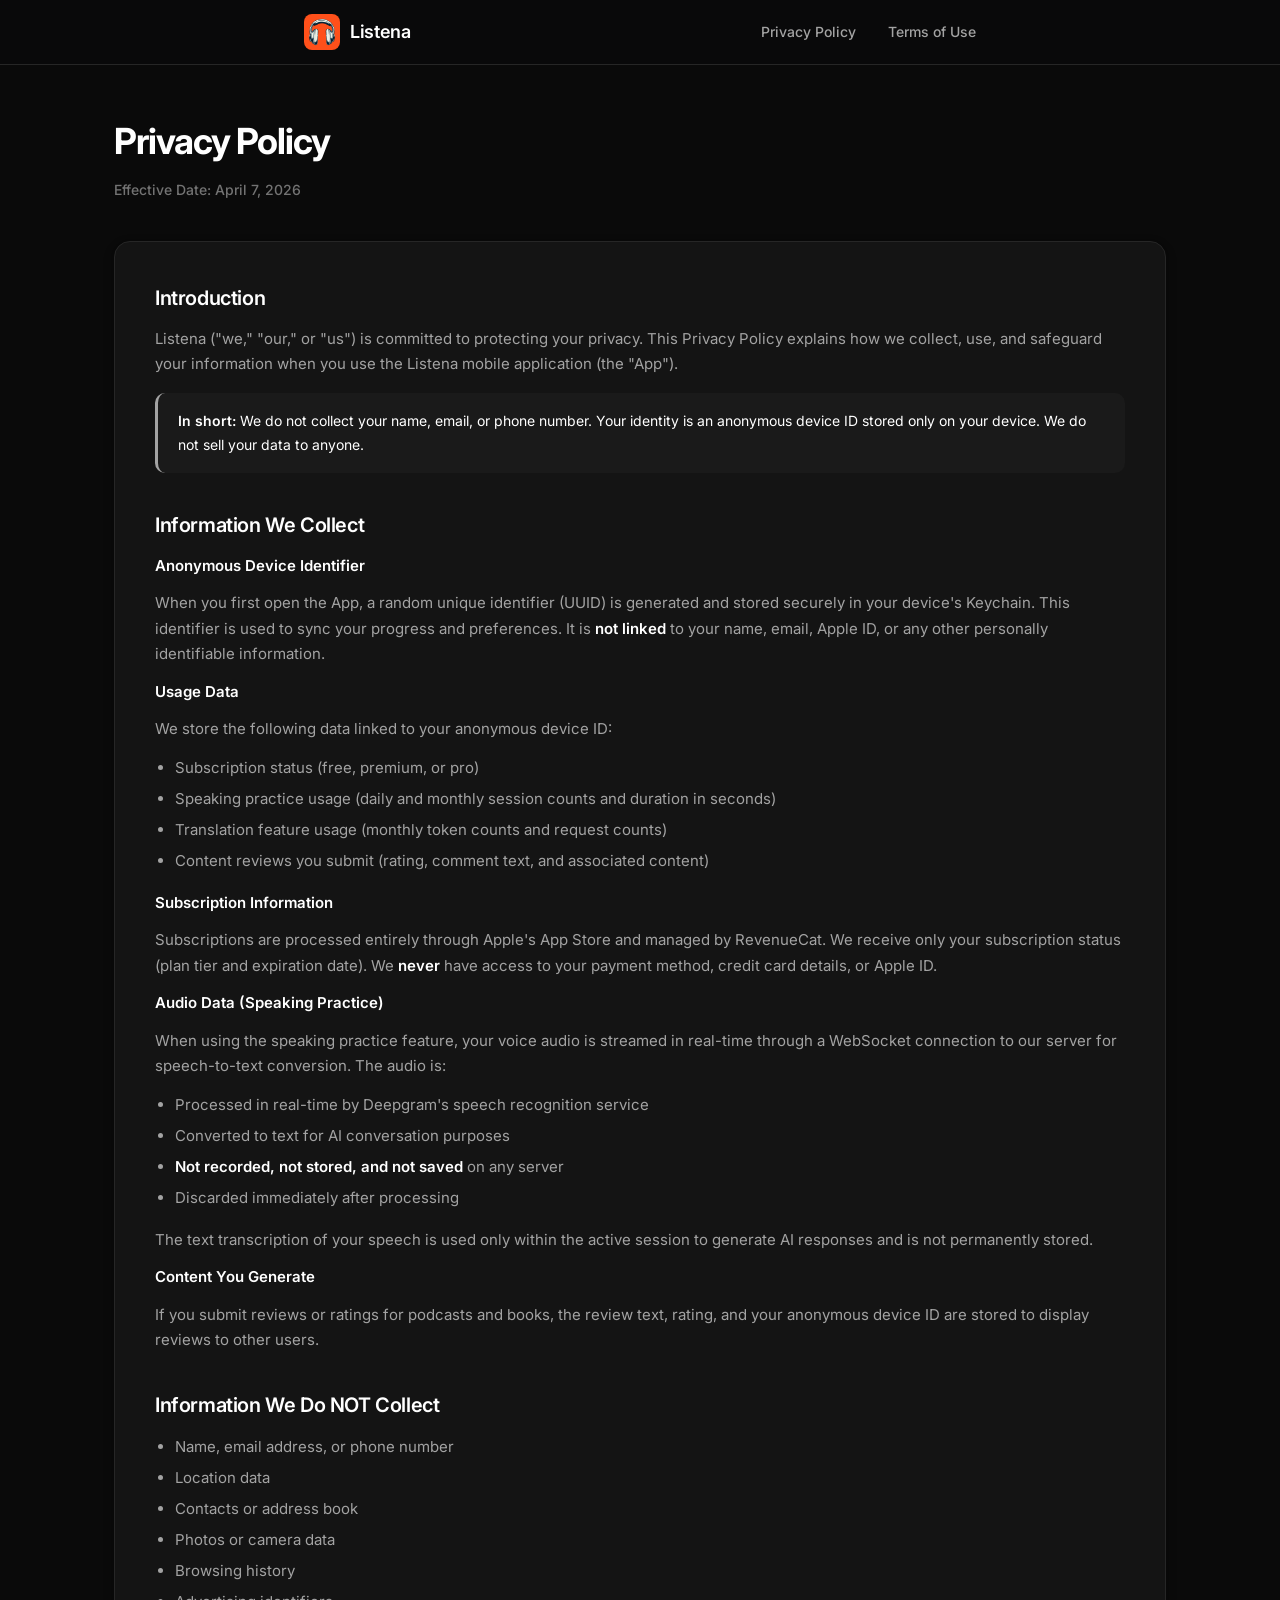
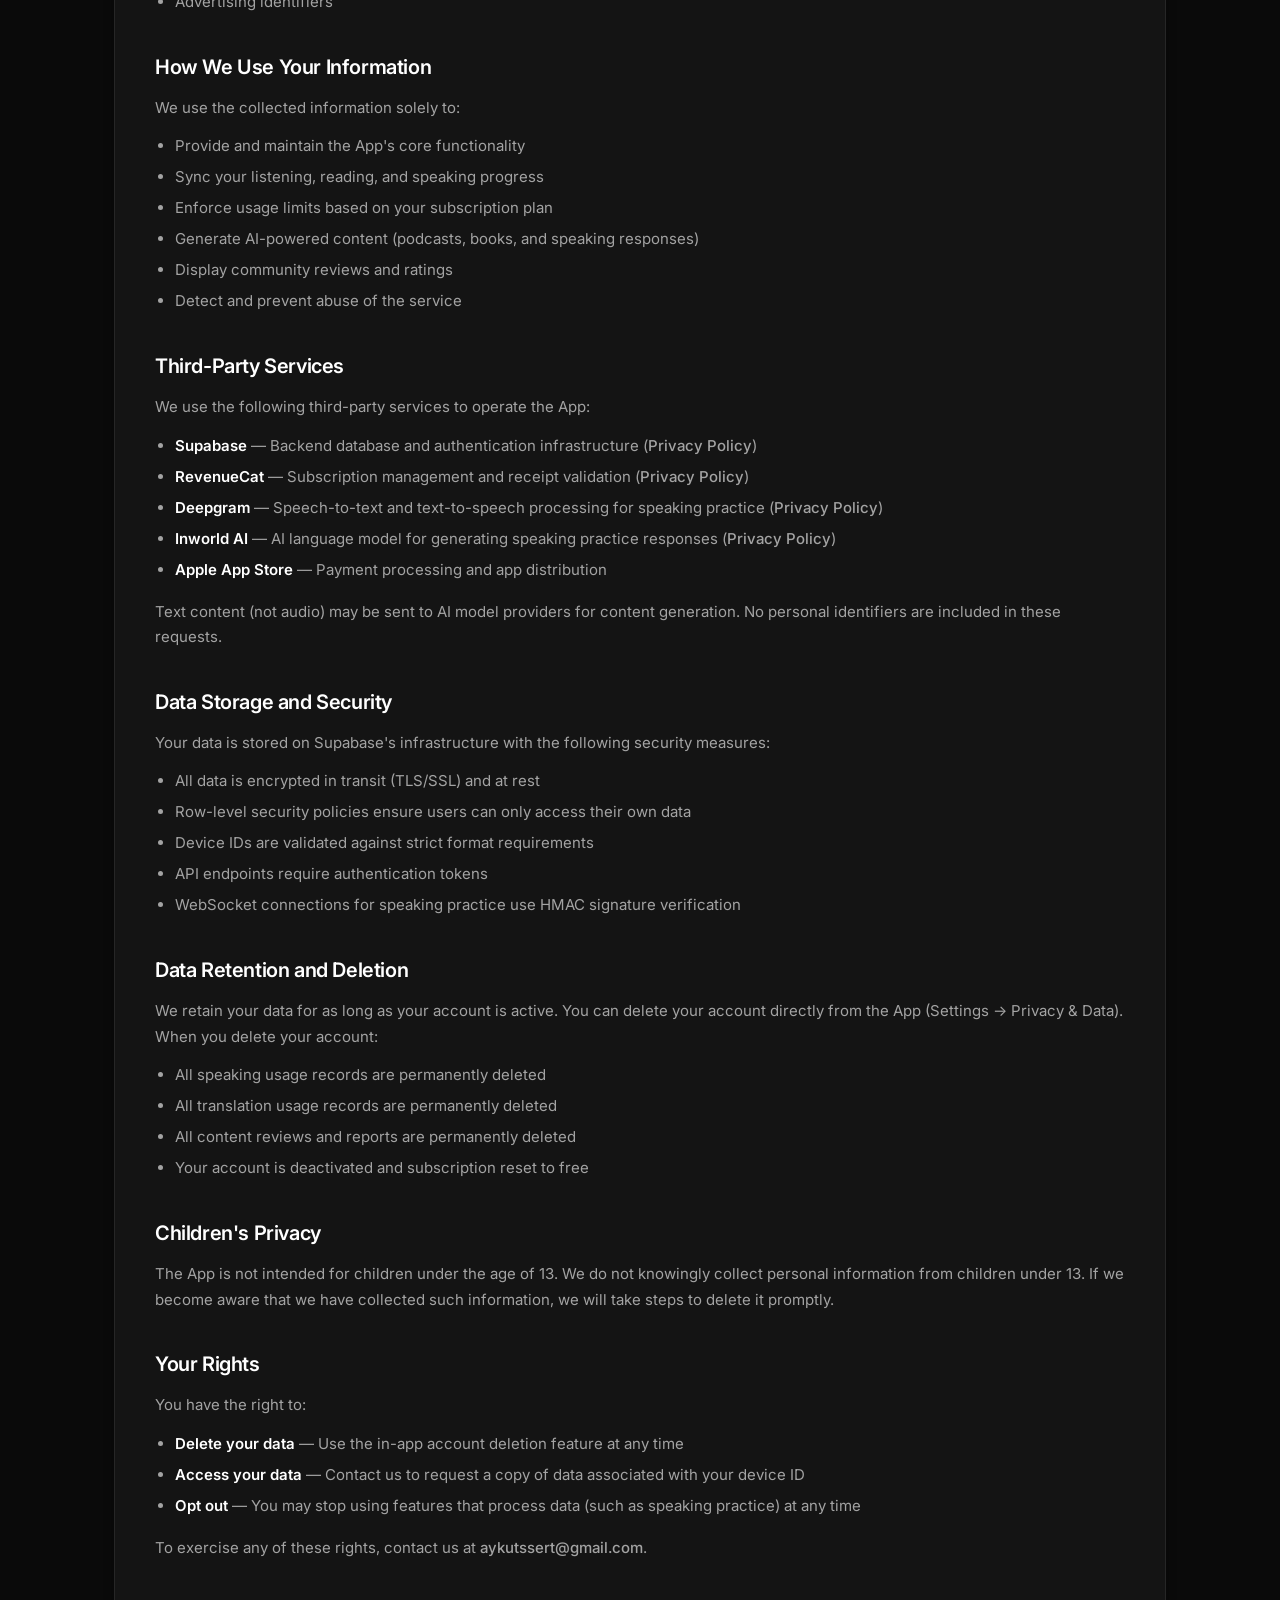
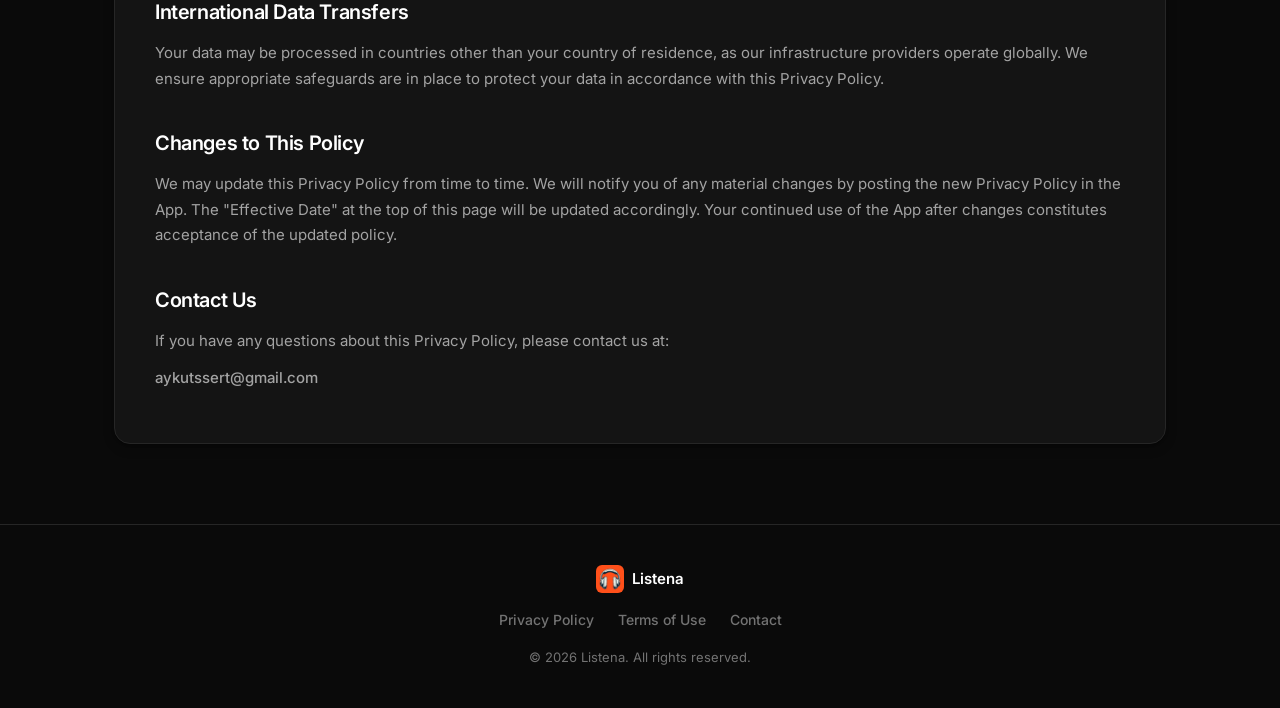
==== commit 80dc75d7: "fix: remove index.html from logo href links" ====
--- a/privacy.html
+++ b/privacy.html
@@ -13,7 +13,7 @@
 <body>
     <nav class="navbar">
         <div class="container nav-content">
-            <a href="index.html" class="logo">
+            <a href="." class="logo">
                 <img src="logo.png" alt="" class="nav-logo" width="36" height="36">
                 <span class="logo-text">Listena</span>
             </a>
--- a/style.css
+++ b/style.css
@@ -35,6 +35,7 @@
     color: var(--text-primary);
     line-height: 1.6;
     -webkit-font-smoothing: antialiased;
+    overflow-x: hidden;
 }
 
 .container {
@@ -108,18 +109,107 @@
 
 .nav-links {
     display: flex;
-    gap: 24px;
+    gap: 32px;
 }
 
 .nav-links a {
-    text-decoration: none;
-    color: var(--text-secondary);
     font-size: 14px;
     font-weight: 500;
+    color: var(--text-secondary);
+    text-decoration: none;
+    transition: color 0.2s ease;
+}
+
+.nav-links a:hover {
+    color: var(--text-primary);
+}
+
+.nav-toggle {
+    display: none;
+    flex-direction: column;
+    gap: 5px;
+    background: none;
+    border: none;
+    cursor: pointer;
+    padding: 8px;
+}
+
+.nav-toggle span {
+    width: 24px;
+    height: 2px;
+    background: var(--text-primary);
+    transition: all 0.3s ease;
+}
+
+.nav-toggle.active span:nth-child(1) {
+    transform: rotate(45deg) translate(5px, 5px);
+}
+
+.nav-toggle.active span:nth-child(2) {
+    opacity: 0;
+}
+
+.nav-toggle.active span:nth-child(3) {
+    transform: rotate(-45deg) translate(5px, -5px);
+}
+
+@media (max-width: 768px) {
+    .nav-toggle {
+        display: flex;
+        z-index: 101;
+    }
+
+    .nav-links {
+        position: fixed;
+        top: 0;
+        right: -100%;
+        width: 280px;
+        height: 100vh;
+        background: var(--bg-card);
+        flex-direction: column;
+        gap: 0;
+        padding: 80px 32px 32px;
+        transition: right 0.3s ease;
+        z-index: 100;
+        border-left: 1px solid var(--border);
+    }
+
+    .nav-links.active {
+        right: 0;
+    }
+
+    .nav-links a {
+        padding: 16px 0;
+        font-size: 18px;
+        border-bottom: 1px solid var(--border);
+    }
+
+    .nav-overlay {
+        display: none;
+        position: fixed;
+        top: 0;
+        left: 0;
+        width: 100%;
+        height: 100%;
+        background: rgba(0, 0, 0, 0.5);
+        z-index: 99;
+    }
+
+    .nav-overlay.active {
+        display: block;
+    }
+}
+
+.hero-link {
+    display: inline-block;
+    margin-top: 20px;
+    font-size: 15px;
+    color: var(--text-secondary);
+    text-decoration: none;
     transition: color 0.2s;
 }
 
-.nav-links a:hover {
+.hero-link:hover {
     color: var(--text-primary);
 }
 
@@ -141,10 +231,14 @@
 }
 
 .gradient-text {
-    background: linear-gradient(135deg, var(--text-primary), var(--text-secondary));
+    background: linear-gradient(135deg, #ffffff 0%, #a0a0a0 100%);
     -webkit-background-clip: text;
     -webkit-text-fill-color: transparent;
     background-clip: text;
+}
+
+.listena-orange {
+    color: #FF501B;
 }
 
 .hero-subtitle {
@@ -201,9 +295,13 @@
     box-shadow: 0 8px 32px rgba(0,0,0,0.12);
 }
 
-.download-btn svg {
-    width: 18px;
-    height: 18px;
+.download-btn svg,
+.download-btn img {
+    width: 28px;
+    height: 32px;
+    display: block;
+    align-self: center;
+    transform: translateY(-3px);
 }
 
 /* ============================================
@@ -399,6 +497,129 @@
     border-radius: 4px;
     object-fit: cover;
     box-shadow: 0 8px 32px rgba(0, 0, 0, 0.4);
+}
+
+/* ============================================
+   PODCAST PREVIEW SECTION
+   ============================================ */
+
+.podcast-preview-section {
+    padding: 40px 0;
+    background: var(--bg);
+}
+
+.podcast-player {
+    display: flex;
+    align-items: center;
+    gap: 20px;
+    max-width: 600px;
+    margin: 0 auto;
+    padding: 20px 24px;
+    background: var(--bg-card);
+    border: 1px solid var(--border);
+    border-radius: 16px;
+}
+
+.podcast-play-btn {
+    width: 48px;
+    height: 48px;
+    border-radius: 50%;
+    border: 1px solid var(--text-primary);
+    background: transparent;
+    color: var(--text-primary);
+    cursor: pointer;
+    display: flex;
+    align-items: center;
+    justify-content: center;
+    flex-shrink: 0;
+    transition: all 0.2s ease;
+}
+
+.podcast-play-btn:hover {
+    background: var(--text-primary);
+    color: var(--bg);
+}
+
+.podcast-play-btn .hidden {
+    display: none;
+}
+
+.podcast-waveform {
+    flex: 1;
+    height: 40px;
+    display: flex;
+    align-items: center;
+}
+
+.waveform-bars {
+    display: flex;
+    align-items: center;
+    gap: 3px;
+    width: 100%;
+    height: 100%;
+}
+
+.waveform-bars span {
+    flex: 1;
+    background: var(--text-muted);
+    border-radius: 2px;
+    transition: height 0.3s ease, background 0.2s;
+}
+
+.waveform-bars span:nth-child(odd) { height: 40%; }
+.waveform-bars span:nth-child(even) { height: 60%; }
+.waveform-bars span:nth-child(3n) { height: 80%; }
+.waveform-bars span:nth-child(4n) { height: 50%; }
+.waveform-bars span:nth-child(5n) { height: 70%; }
+
+.podcast-player.playing .waveform-bars span {
+    animation: waveform 0.5s ease-in-out infinite alternate;
+}
+
+.podcast-player.playing .waveform-bars span:nth-child(2n) {
+    animation-delay: 0.1s;
+}
+
+.podcast-player.playing .waveform-bars span:nth-child(3n) {
+    animation-delay: 0.2s;
+}
+
+@keyframes waveform {
+    0% { height: 20%; background: var(--text-muted); }
+    100% { height: 90%; background: var(--text-secondary); }
+}
+
+.podcast-time {
+    font-size: 13px;
+    color: var(--text-secondary);
+    font-variant-numeric: tabular-nums;
+    flex-shrink: 0;
+    min-width: 80px;
+    text-align: right;
+}
+
+.podcast-label {
+    text-align: center;
+    font-size: 13px;
+    color: var(--text-muted);
+    margin-top: 12px;
+}
+
+@media (max-width: 640px) {
+    .podcast-player {
+        padding: 16px 20px;
+        gap: 16px;
+    }
+
+    .podcast-play-btn {
+        width: 44px;
+        height: 44px;
+    }
+
+    .podcast-time {
+        font-size: 12px;
+        min-width: 70px;
+    }
 }
 
 /* ============================================
@@ -776,10 +997,12 @@
     transform: scale(1);
 }
 
-.actor-card:hover {
-    transform: scale(1.2);
-    z-index: 100;
-    box-shadow: 0 30px 60px rgba(0, 0, 0, 0.6);
+@media (hover: hover) {
+    .actor-card:hover {
+        transform: scale(1.1);
+        z-index: 100;
+        box-shadow: 0 30px 60px rgba(0, 0, 0, 0.6);
+    }
 }
 
 .actor-image {
@@ -807,9 +1030,28 @@
     transition: all 0.3s ease;
 }
 
-.actor-card:hover .actor-info {
-    opacity: 1;
-    transform: translateY(0);
+@media (hover: hover) {
+    .actor-card:hover .actor-info {
+        opacity: 1;
+        transform: translateY(0);
+    }
+}
+
+.actor-card.playing::after {
+    content: '';
+    position: absolute;
+    top: 16px;
+    right: 16px;
+    width: 12px;
+    height: 12px;
+    background: var(--text-primary);
+    border-radius: 50%;
+    animation: pulse 1s ease-in-out infinite;
+}
+
+@keyframes pulse {
+    0%, 100% { opacity: 1; transform: scale(1); }
+    50% { opacity: 0.5; transform: scale(1.2); }
 }
 
 .actor-info h3 {
@@ -837,42 +1079,84 @@
 
 /* Mobile */
 @media (max-width: 900px) {
+    .actors-section {
+        padding: 60px 0;
+    }
+
     .actors-header h2 {
         font-size: 32px;
     }
 
     .actors-grid {
-        gap: 16px;
-        padding: 0 20px;
+        position: relative;
+        width: 280px;
+        height: 360px;
+        margin: 0 auto;
+        touch-action: pan-y;
+        user-select: none;
     }
 
     .actor-card {
-        width: 120px;
-        height: 280px;
-        border-radius: 16px;
-        transform: scale(1);
-    }
-
-    .actor-card:hover {
-        transform: scale(1.15);
-        z-index: 20;
-    }
-
-    .actor-info {
-        padding: 12px;
+        position: absolute;
+        top: 0;
+        left: 0;
+        width: 100%;
+        height: 100%;
+        border-radius: 24px;
+        opacity: 0;
+        transition: opacity 0.3s ease;
+        pointer-events: none;
+        z-index: 1;
+    }
+
+    .actor-card.active {
+        opacity: 1;
+        pointer-events: auto;
+        z-index: 10;
+    }
+
+    .actor-card .actor-info {
+        opacity: 1;
+        transform: translateY(0);
+        padding: 20px;
     }
 
     .actor-info h3 {
-        font-size: 18px;
+        font-size: 24px;
     }
 
     .actor-accent {
-        font-size: 11px;
-        padding: 3px 10px;
+        font-size: 13px;
+        padding: 4px 12px;
     }
 
     .actor-info p {
-        font-size: 12px;
+        font-size: 15px;
+    }
+
+    .actors-dots {
+        display: flex;
+        justify-content: center;
+        align-items: center;
+        gap: 10px;
+        margin-top: 24px;
+        width: 100%;
+        text-align: center;
+    }
+
+    .actors-dot {
+        width: 10px;
+        height: 10px;
+        border-radius: 50%;
+        background: var(--text-muted);
+        border: none;
+        padding: 0;
+        cursor: pointer;
+        transition: background 0.2s;
+    }
+
+    .actors-dot.active {
+        background: var(--text-primary);
     }
 }
 
@@ -916,11 +1200,10 @@
     border-radius: 16px;
     padding: 32px;
     position: relative;
-    transition: transform 0.2s ease, box-shadow 0.2s ease;
+    transition: box-shadow 0.2s ease;
 }
 
 .pricing-card:hover {
-    transform: translateY(-4px);
     box-shadow: 0 20px 40px rgba(0, 0, 0, 0.3);
 }
 
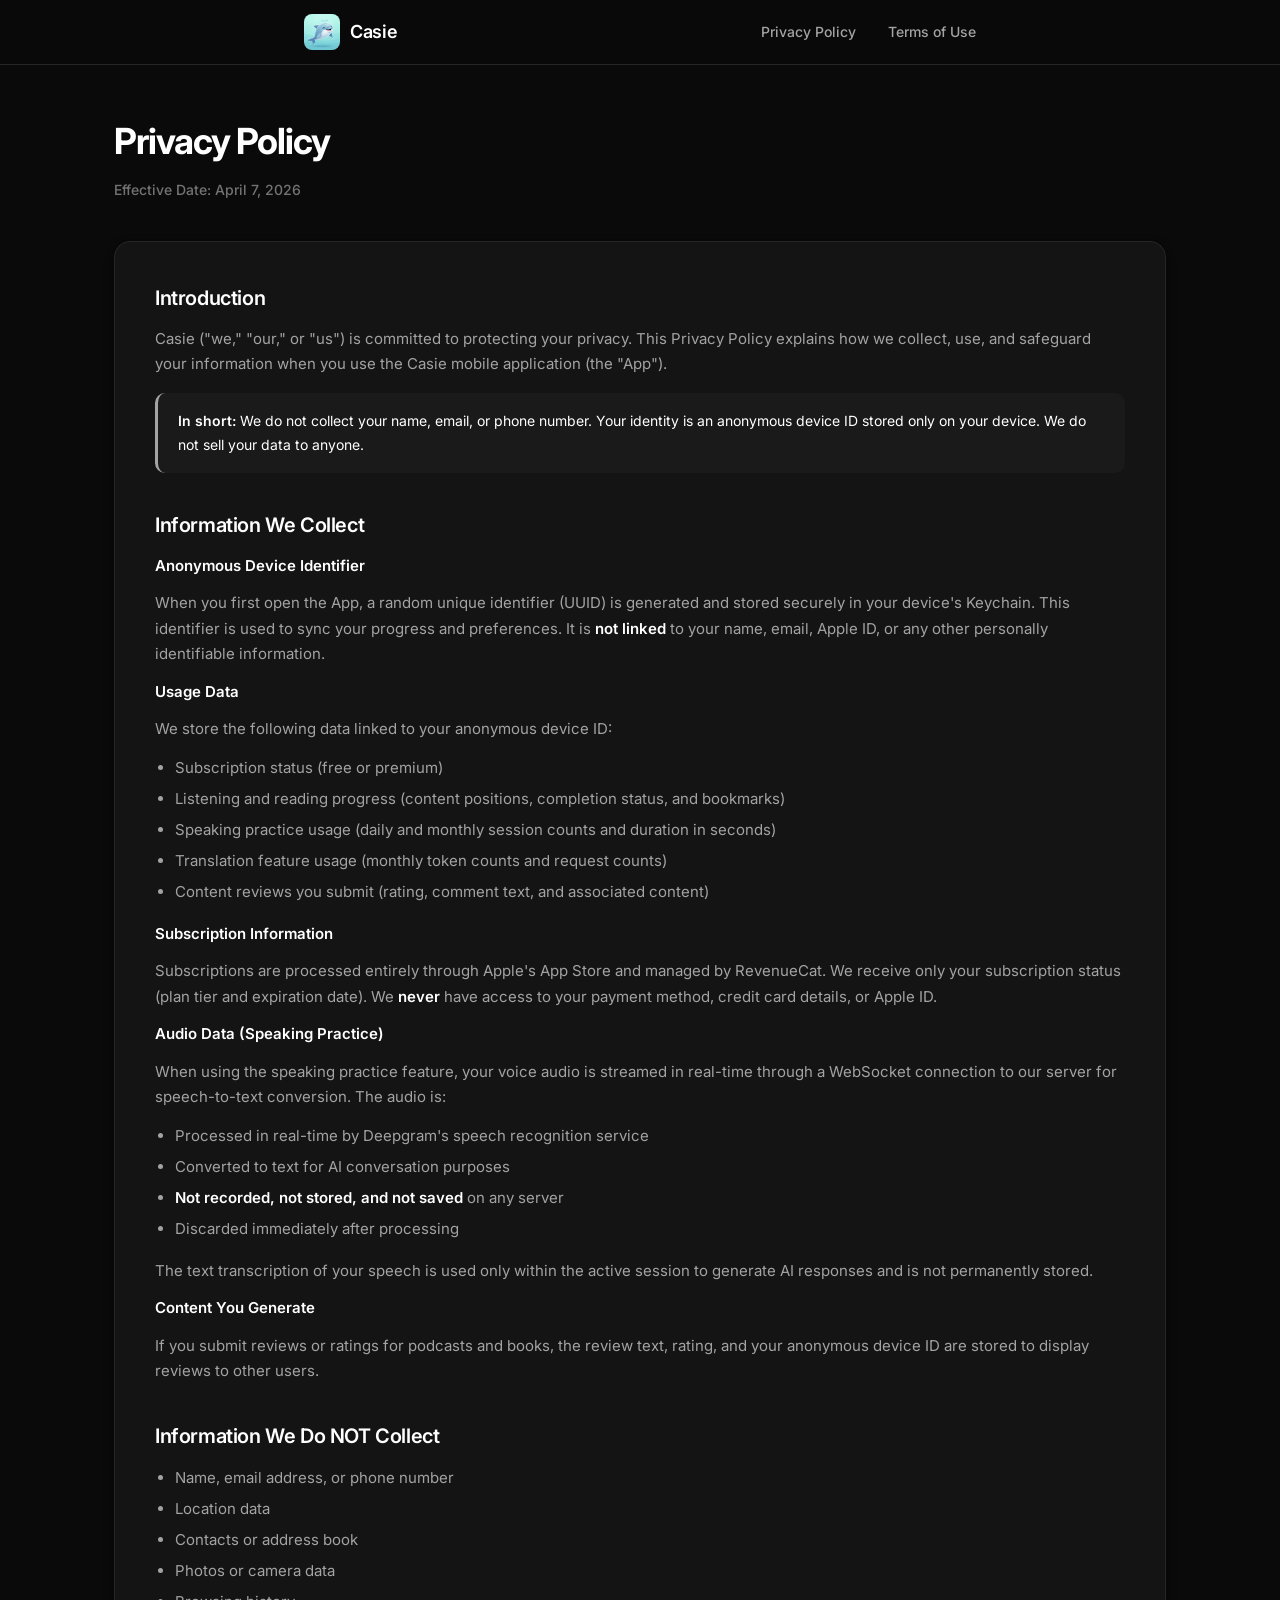
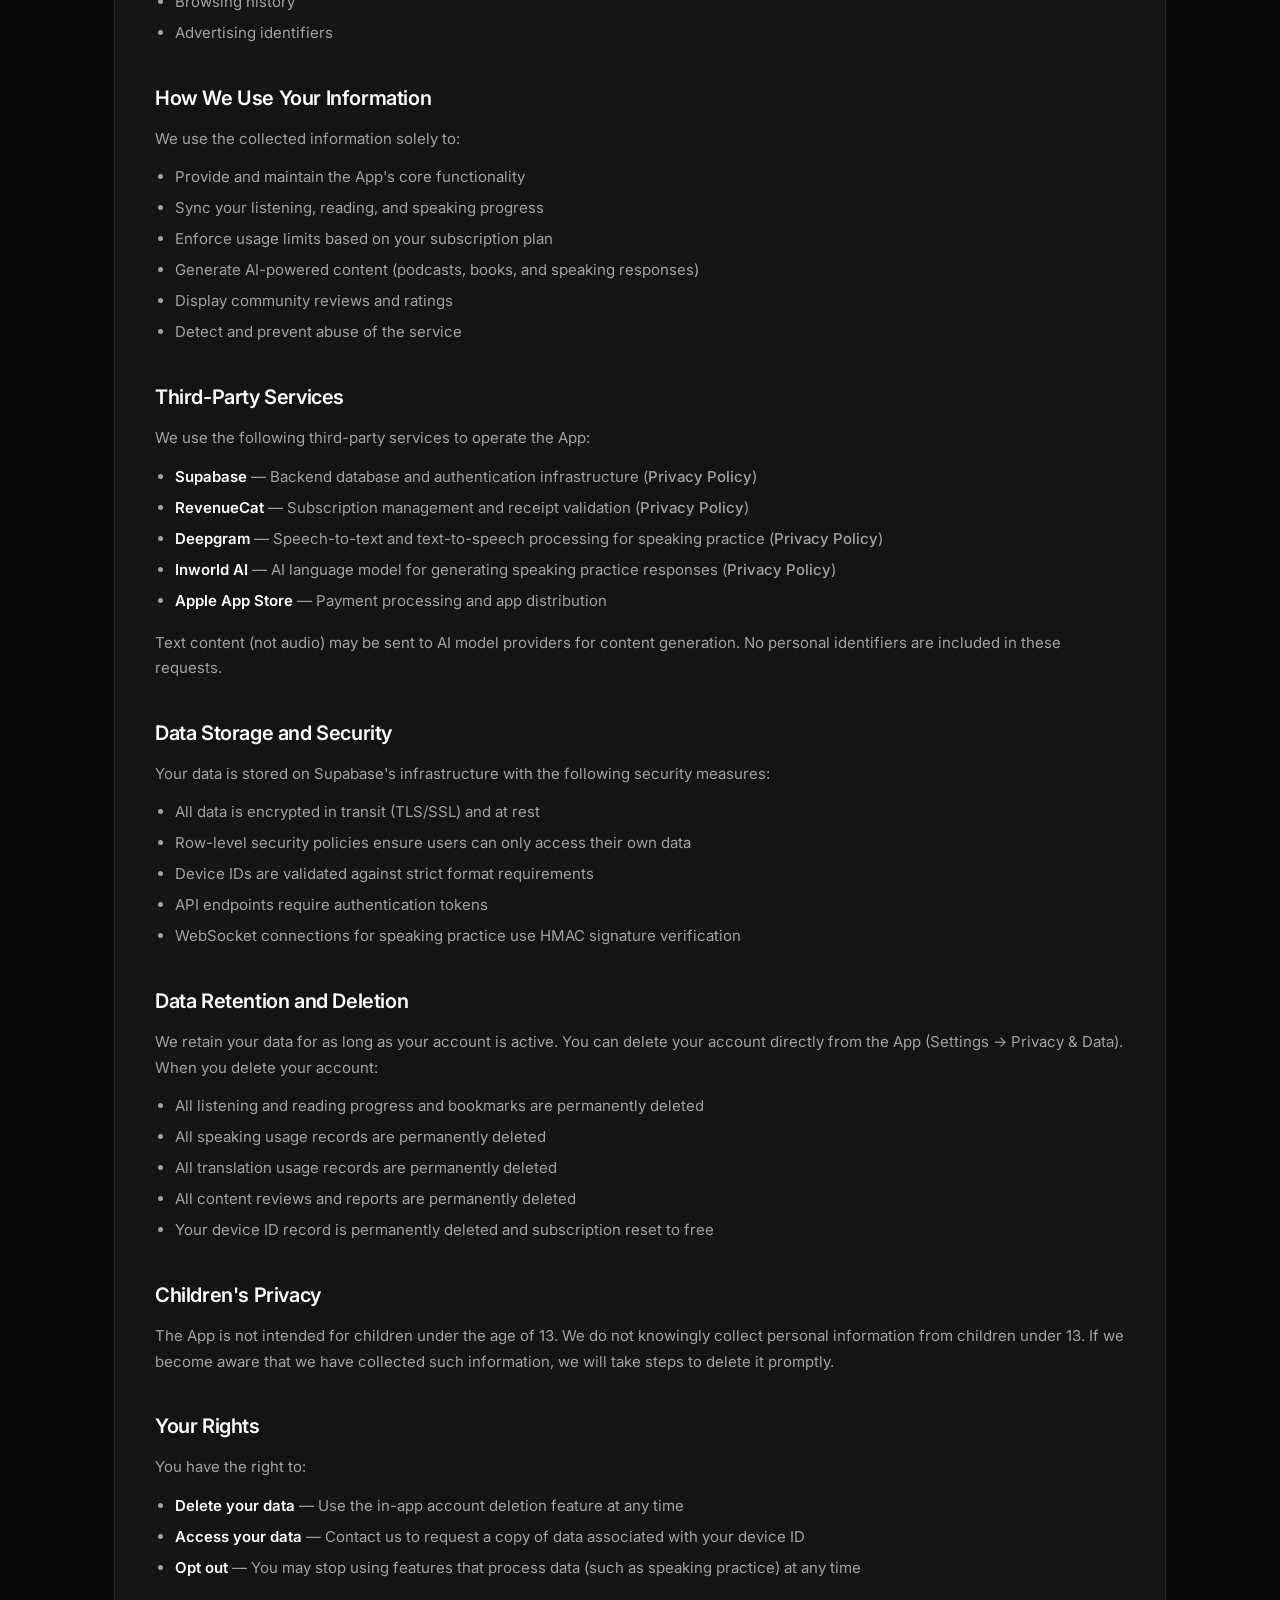
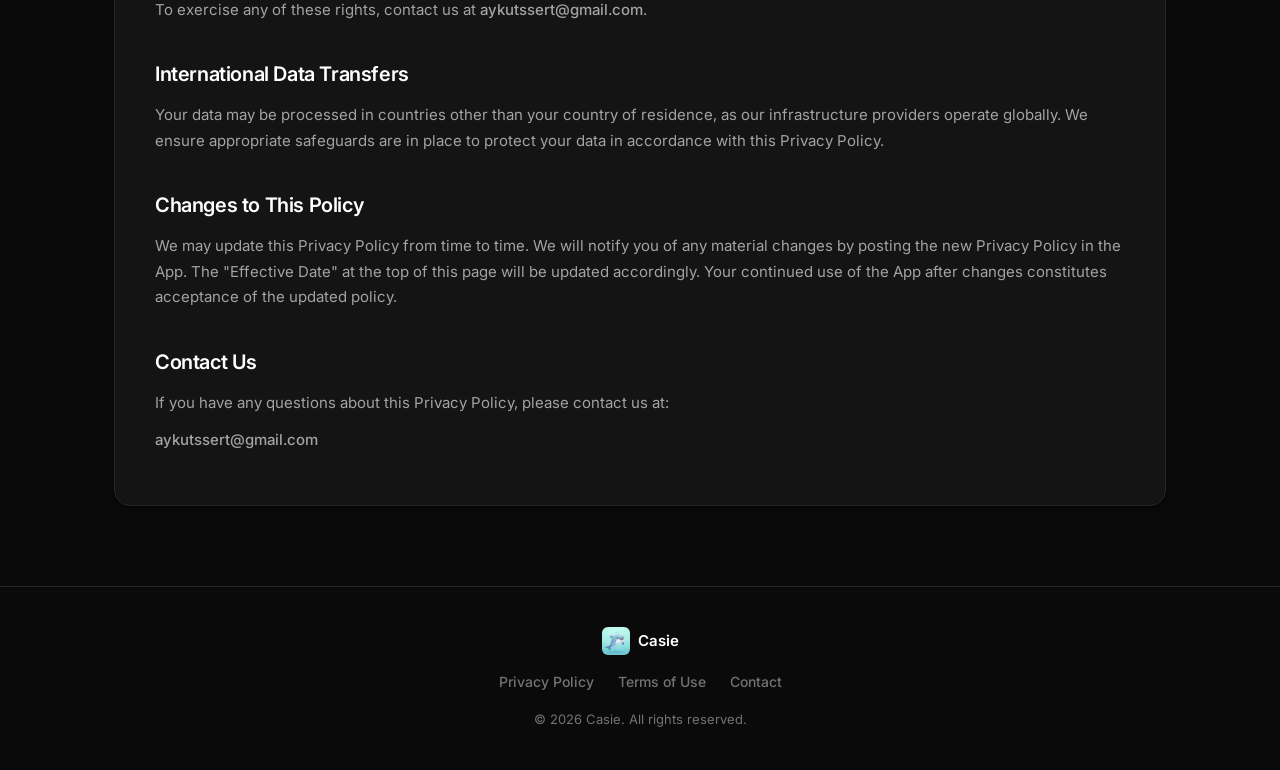
==== commit 12aa752a: "Rebrand Listena → Casie, update pricing to 2 plans, fix privacy policy data retention" ====
--- a/privacy.html
+++ b/privacy.html
@@ -3,7 +3,7 @@
 <head>
     <meta charset="UTF-8">
     <meta name="viewport" content="width=device-width, initial-scale=1.0">
-    <title>Privacy Policy — Listena</title>
+    <title>Privacy Policy — Casie</title>
     <link rel="preconnect" href="https://fonts.googleapis.com">
     <link rel="preconnect" href="https://fonts.gstatic.com" crossorigin>
     <link href="https://fonts.googleapis.com/css2?family=Inter:wght@400;500;600;700&display=swap" rel="stylesheet">
@@ -14,8 +14,8 @@
     <nav class="navbar">
         <div class="container nav-content">
             <a href="." class="logo">
-                <img src="logo.png" alt="" class="nav-logo" width="36" height="36">
-                <span class="logo-text">Listena</span>
+                <img src="dolphin.png" alt="" class="nav-logo" width="36" height="36">
+                <span class="logo-text">Casie</span>
             </a>
             <div class="nav-links">
                 <a href="privacy.html">Privacy Policy</a>
@@ -33,7 +33,7 @@
 
             <div class="legal-content">
                 <h2>Introduction</h2>
-                <p>Listena ("we," "our," or "us") is committed to protecting your privacy. This Privacy Policy explains how we collect, use, and safeguard your information when you use the Listena mobile application (the "App").</p>
+                <p>Casie ("we," "our," or "us") is committed to protecting your privacy. This Privacy Policy explains how we collect, use, and safeguard your information when you use the Casie mobile application (the "App").</p>
 
                 <div class="highlight-box">
                     <p><strong>In short:</strong> We do not collect your name, email, or phone number. Your identity is an anonymous device ID stored only on your device. We do not sell your data to anyone.</p>
@@ -47,7 +47,8 @@
                 <p><strong>Usage Data</strong></p>
                 <p>We store the following data linked to your anonymous device ID:</p>
                 <ul>
-                    <li>Subscription status (free, premium, or pro)</li>
+                    <li>Subscription status (free or premium)</li>
+                    <li>Listening and reading progress (content positions, completion status, and bookmarks)</li>
                     <li>Speaking practice usage (daily and monthly session counts and duration in seconds)</li>
                     <li>Translation feature usage (monthly token counts and request counts)</li>
                     <li>Content reviews you submit (rating, comment text, and associated content)</li>
@@ -114,10 +115,11 @@
                 <h2>Data Retention and Deletion</h2>
                 <p>We retain your data for as long as your account is active. You can delete your account directly from the App (Settings → Privacy & Data). When you delete your account:</p>
                 <ul>
+                    <li>All listening and reading progress and bookmarks are permanently deleted</li>
                     <li>All speaking usage records are permanently deleted</li>
                     <li>All translation usage records are permanently deleted</li>
                     <li>All content reviews and reports are permanently deleted</li>
-                    <li>Your account is deactivated and subscription reset to free</li>
+                    <li>Your device ID record is permanently deleted and subscription reset to free</li>
                 </ul>
 
                 <h2>Children's Privacy</h2>
@@ -148,15 +150,15 @@
     <footer class="footer">
         <div class="container footer-content">
             <div class="footer-brand">
-                <img src="logo.png" alt="" class="footer-logo" width="28" height="28">
-                <span class="footer-name">Listena</span>
+                <img src="dolphin.png" alt="" class="footer-logo" width="28" height="28">
+                <span class="footer-name">Casie</span>
             </div>
             <div class="footer-links">
                 <a href="privacy.html">Privacy Policy</a>
                 <a href="terms.html">Terms of Use</a>
                 <a href="mailto:aykutssert@gmail.com">Contact</a>
             </div>
-            <p class="footer-copy">&copy; 2026 Listena. All rights reserved.</p>
+            <p class="footer-copy">&copy; 2026 Casie. All rights reserved.</p>
         </div>
     </footer>
 </body>
--- a/style.css
+++ b/style.css
@@ -1,5 +1,5 @@
 /* ============================================
-   Listena — Legal Pages
+   Casie — Legal Pages
    Clean, modern, professional
    ============================================ */
 
@@ -35,7 +35,7 @@
     color: var(--text-primary);
     line-height: 1.6;
     -webkit-font-smoothing: antialiased;
-    overflow-x: hidden;
+    padding-top: 65px;
 }
 
 .container {
@@ -49,8 +49,10 @@
    ============================================ */
 
 .navbar {
-    position: sticky;
+    position: fixed;
     top: 0;
+    left: 0;
+    right: 0;
     background: rgba(10, 10, 11, 0.85);
     backdrop-filter: blur(20px);
     -webkit-backdrop-filter: blur(20px);
@@ -162,20 +164,21 @@
     .nav-links {
         position: fixed;
         top: 0;
-        right: -100%;
+        right: 0;
         width: 280px;
         height: 100vh;
         background: var(--bg-card);
         flex-direction: column;
         gap: 0;
         padding: 80px 32px 32px;
-        transition: right 0.3s ease;
+        transform: translateX(100%);
+        transition: transform 0.3s ease;
         z-index: 100;
         border-left: 1px solid var(--border);
     }
 
     .nav-links.active {
-        right: 0;
+        transform: translateX(0);
     }
 
     .nav-links a {
@@ -237,7 +240,7 @@
     background-clip: text;
 }
 
-.listena-orange {
+.casie-orange {
     color: #FF501B;
 }
 
@@ -269,6 +272,8 @@
     font-weight: 500;
     color: var(--text-primary);
     box-shadow: var(--shadow);
+    text-decoration: none;
+    cursor: pointer;
 }
 
 .feature-icon {
@@ -292,7 +297,38 @@
 
 .download-btn:hover {
     transform: translateY(-2px);
-    box-shadow: 0 8px 32px rgba(0,0,0,0.12);
+    box-shadow: 0 8px 24px rgba(0, 0, 0, 0.12);
+}
+
+.launch-banner {
+    display: flex;
+    align-items: center;
+    justify-content: center;
+    gap: 8px;
+    margin: 16px 0 20px 0;
+    padding: 8px 16px;
+    background: rgba(255, 255, 255, 0.1);
+    border: 1px solid rgba(255, 255, 255, 0.2);
+    border-radius: 100px;
+    backdrop-filter: blur(10px);
+    -webkit-backdrop-filter: blur(10px);
+    width: fit-content;
+    margin-left: auto;
+    margin-right: auto;
+}
+
+.text-center {
+    text-align: center;
+}
+
+.launch-badge {
+    font-size: 16px;
+}
+
+.launch-text {
+    font-size: 14px;
+    font-weight: 500;
+    color: var(--text-primary);
 }
 
 .download-btn svg,
@@ -1161,6 +1197,125 @@
 }
 
 /* ============================================
+   WHY CASIE SECTION
+   ============================================ */
+
+.why-section {
+    padding: 100px 0;
+    background: var(--bg-card);
+    border-top: 1px solid var(--border);
+    border-bottom: 1px solid var(--border);
+}
+
+.why-header {
+    text-align: center;
+    margin-bottom: 60px;
+}
+
+.why-header h2 {
+    font-size: 42px;
+    font-weight: 700;
+    letter-spacing: -0.02em;
+    margin-bottom: 12px;
+    color: var(--text-primary);
+}
+
+.why-header p {
+    font-size: 16px;
+    color: var(--text-secondary);
+}
+
+.why-grid {
+    display: grid;
+    grid-template-columns: repeat(3, 1fr);
+    gap: 24px;
+    max-width: 1000px;
+    margin: 0 auto;
+}
+
+.why-card {
+    background: var(--bg);
+    border: 1px solid var(--border);
+    border-radius: 16px;
+    padding: 32px 28px;
+}
+
+.why-icon {
+    font-size: 36px;
+    margin-bottom: 16px;
+}
+
+.why-card h3 {
+    font-size: 20px;
+    font-weight: 600;
+    color: var(--text-primary);
+    margin-bottom: 12px;
+    letter-spacing: -0.01em;
+}
+
+.why-card p {
+    font-size: 15px;
+    color: var(--text-secondary);
+    line-height: 1.6;
+}
+
+@media (max-width: 900px) {
+    .why-section {
+        padding: 60px 0;
+    }
+
+    .why-header h2 {
+        font-size: 32px;
+    }
+
+    .why-grid {
+        grid-template-columns: 1fr;
+        max-width: 480px;
+    }
+}
+
+/* ============================================
+   CTA SECTION
+   ============================================ */
+
+.cta-section {
+    padding: 100px 0;
+    background: var(--bg);
+    border-top: 1px solid var(--border);
+}
+
+.cta-content {
+    text-align: center;
+    display: flex;
+    flex-direction: column;
+    align-items: center;
+    gap: 16px;
+}
+
+.cta-content h2 {
+    font-size: 42px;
+    font-weight: 700;
+    letter-spacing: -0.02em;
+    color: var(--text-primary);
+}
+
+.cta-content p {
+    font-size: 16px;
+    color: var(--text-secondary);
+    margin-bottom: 8px;
+}
+
+@media (max-width: 640px) {
+    .cta-section {
+        padding: 60px 0;
+    }
+
+    .cta-content h2 {
+        font-size: 28px;
+    }
+}
+
+/* ============================================
    PRICING SECTION
    ============================================ */
 
@@ -1188,7 +1343,7 @@
 
 .pricing-grid {
     display: grid;
-    grid-template-columns: repeat(3, 1fr);
+    grid-template-columns: repeat(2, 1fr);
     gap: 24px;
     max-width: 1000px;
     margin: 0 auto;
@@ -1269,6 +1424,13 @@
     color: var(--text-primary);
 }
 
+.pricing-features > li > span {
+    background: #ffffff;
+    color: #0A0A0B;
+    border-radius: 5px;
+    padding: 4px 10px;
+}
+
 .pricing-features svg {
     color: var(--text-secondary);
     flex-shrink: 0;
@@ -1279,6 +1441,7 @@
     .pricing-grid {
         grid-template-columns: 1fr;
         max-width: 400px;
+        margin: 0 auto;
     }
 
     .pricing-header h2 {
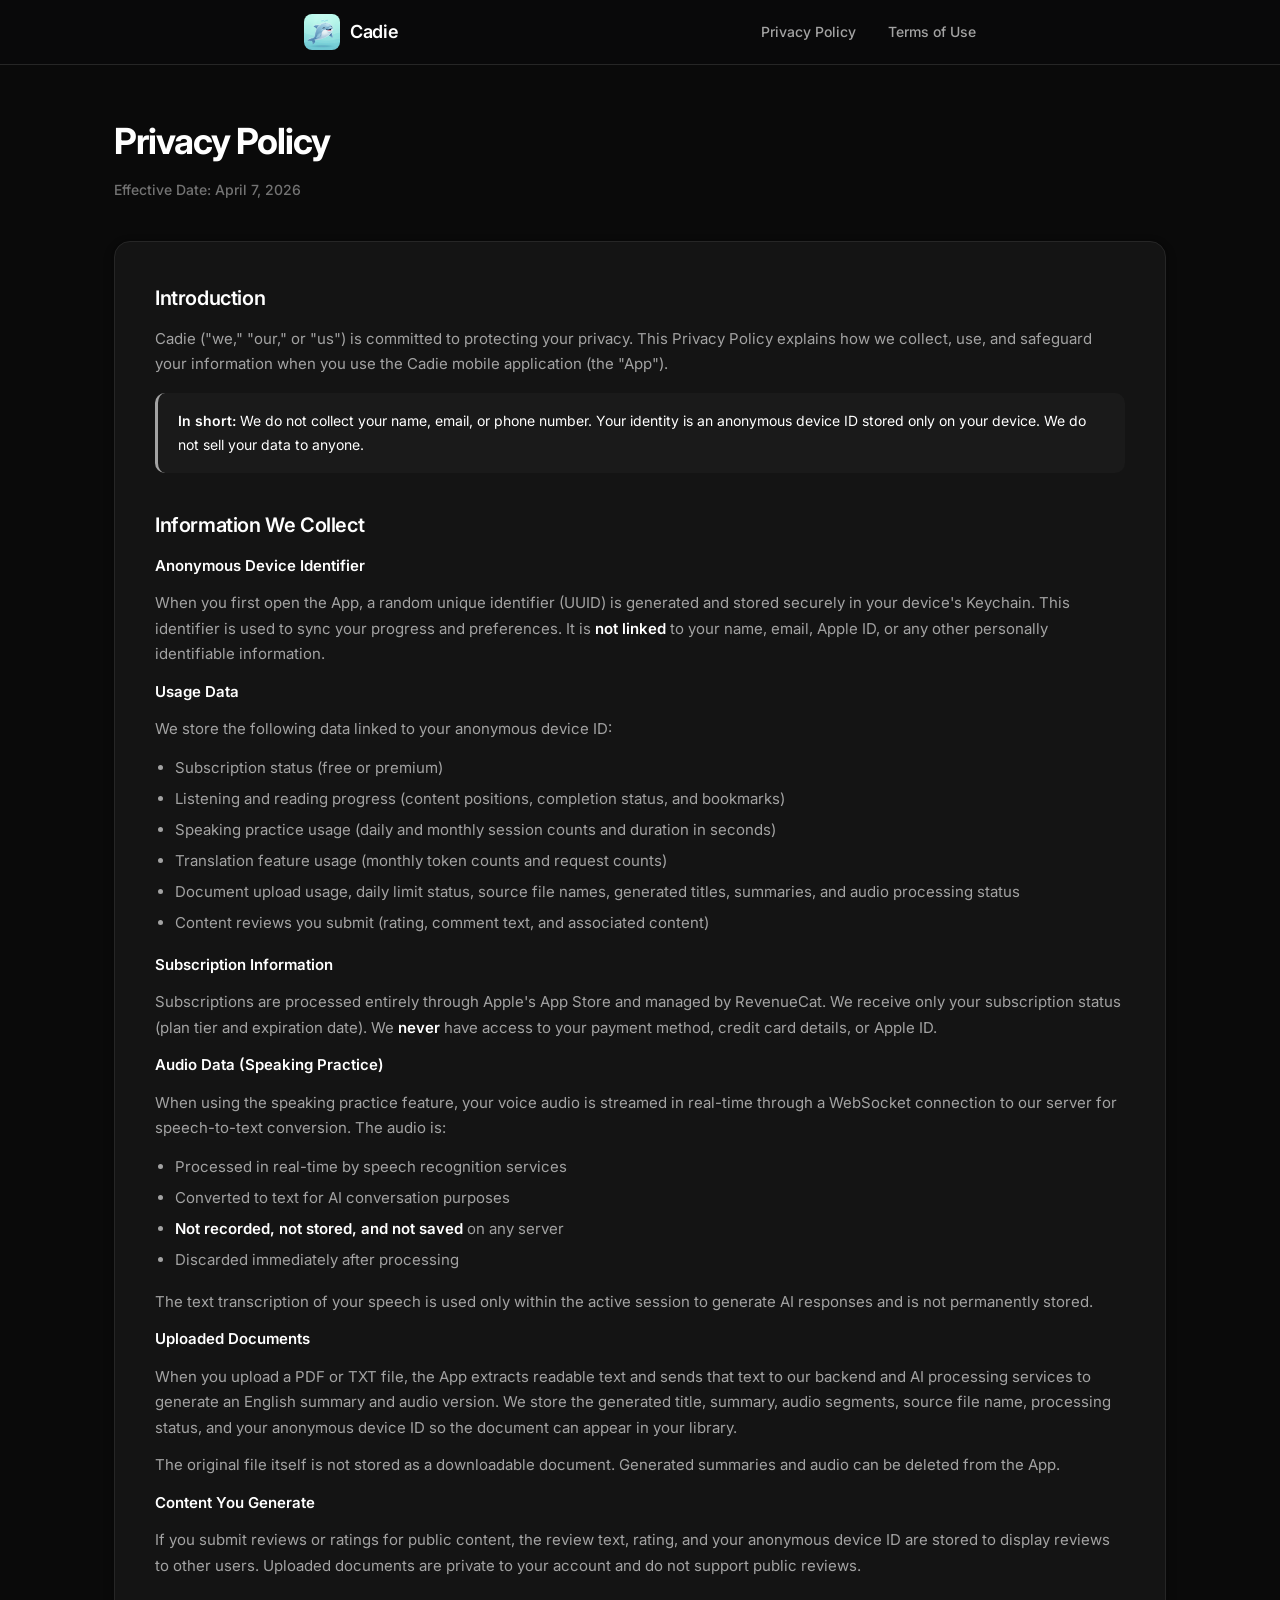
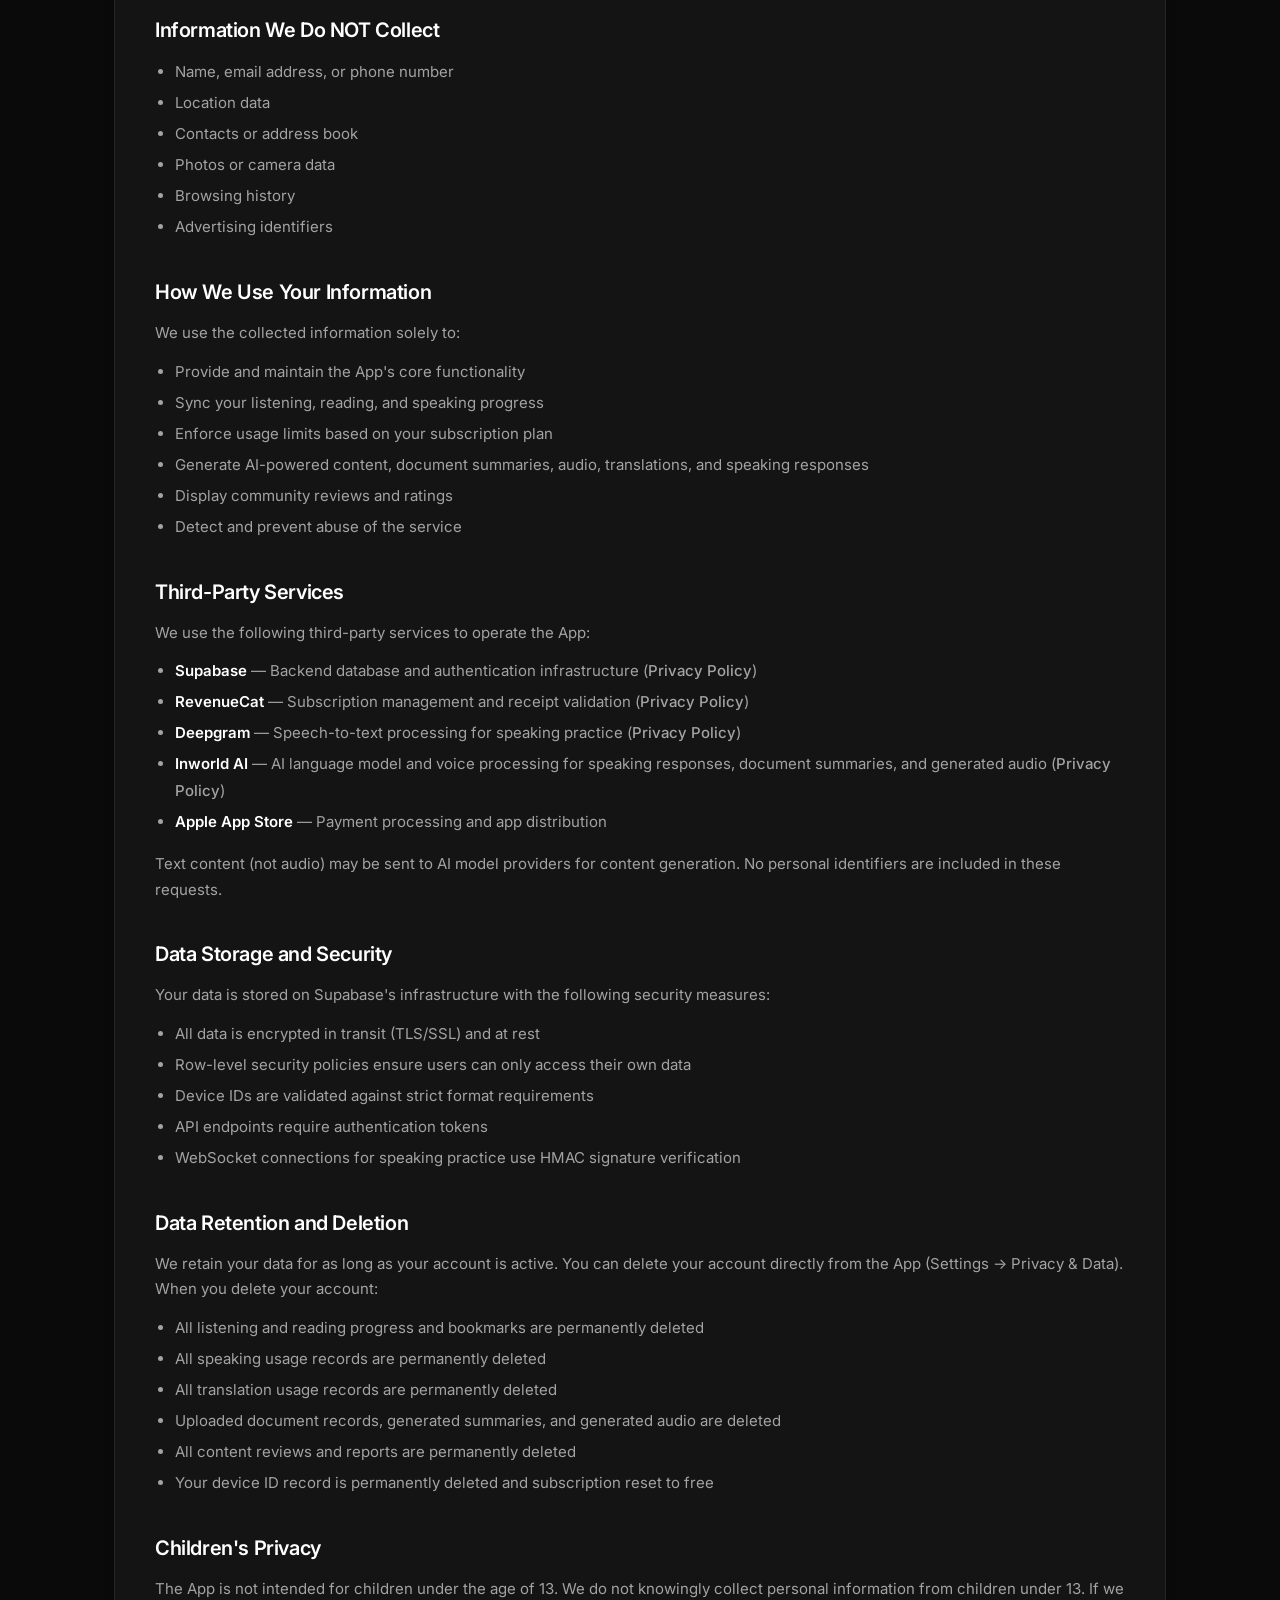
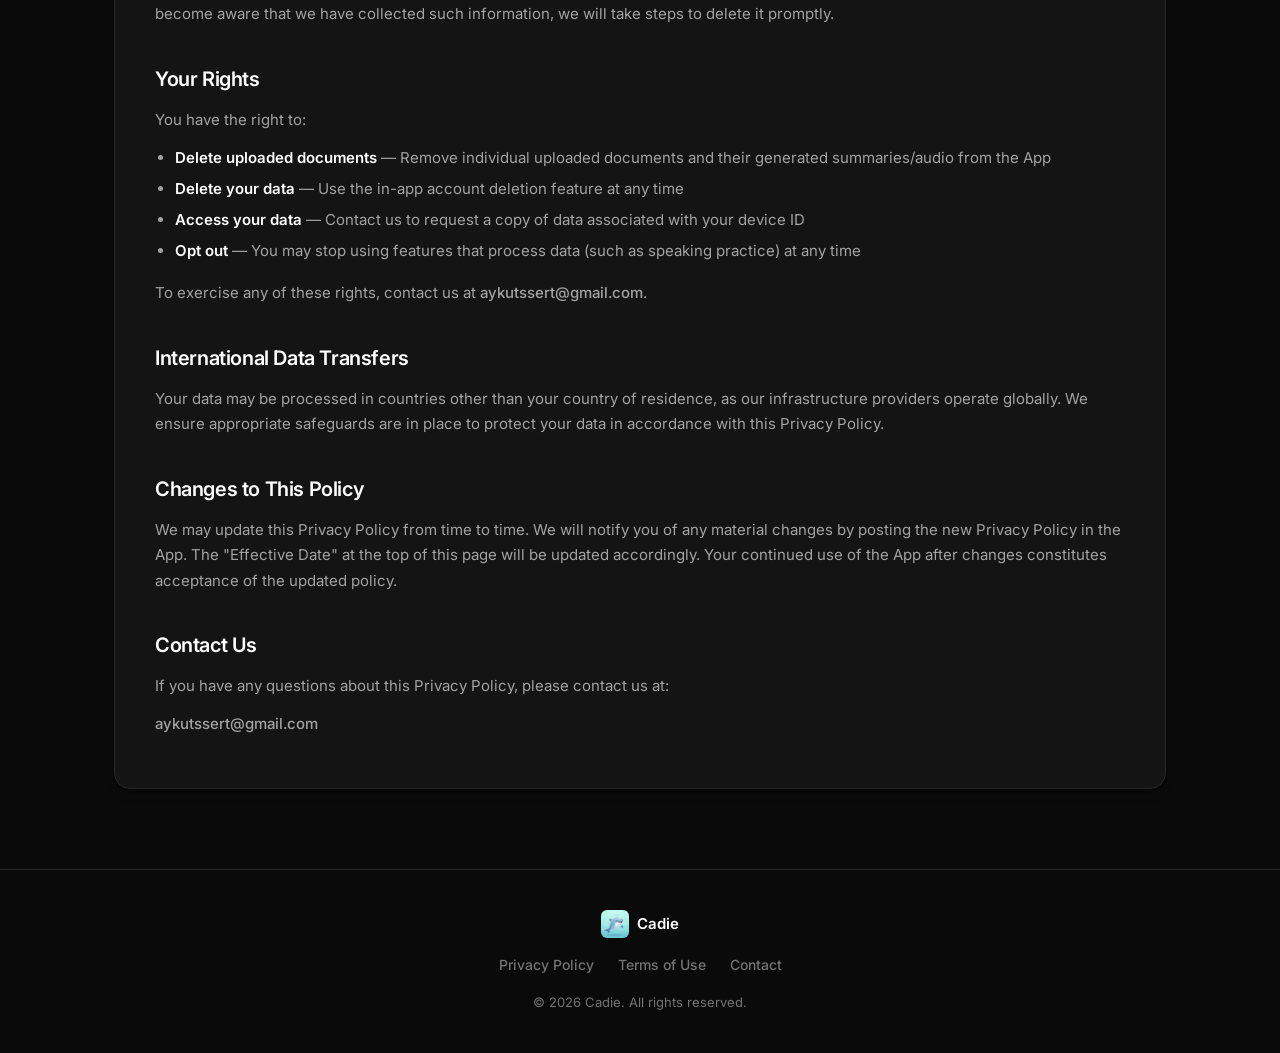
==== commit 2361c219: "Update Cadie GitHub Pages content" ====
--- a/privacy.html
+++ b/privacy.html
@@ -3,7 +3,7 @@
 <head>
     <meta charset="UTF-8">
     <meta name="viewport" content="width=device-width, initial-scale=1.0">
-    <title>Privacy Policy — Casie</title>
+    <title>Privacy Policy — Cadie</title>
     <link rel="preconnect" href="https://fonts.googleapis.com">
     <link rel="preconnect" href="https://fonts.gstatic.com" crossorigin>
     <link href="https://fonts.googleapis.com/css2?family=Inter:wght@400;500;600;700&display=swap" rel="stylesheet">
@@ -15,7 +15,7 @@
         <div class="container nav-content">
             <a href="." class="logo">
                 <img src="dolphin.png" alt="" class="nav-logo" width="36" height="36">
-                <span class="logo-text">Casie</span>
+                <span class="logo-text">Cadie</span>
             </a>
             <div class="nav-links">
                 <a href="privacy.html">Privacy Policy</a>
@@ -33,7 +33,7 @@
 
             <div class="legal-content">
                 <h2>Introduction</h2>
-                <p>Casie ("we," "our," or "us") is committed to protecting your privacy. This Privacy Policy explains how we collect, use, and safeguard your information when you use the Casie mobile application (the "App").</p>
+                <p>Cadie ("we," "our," or "us") is committed to protecting your privacy. This Privacy Policy explains how we collect, use, and safeguard your information when you use the Cadie mobile application (the "App").</p>
 
                 <div class="highlight-box">
                     <p><strong>In short:</strong> We do not collect your name, email, or phone number. Your identity is an anonymous device ID stored only on your device. We do not sell your data to anyone.</p>
@@ -51,6 +51,7 @@
                     <li>Listening and reading progress (content positions, completion status, and bookmarks)</li>
                     <li>Speaking practice usage (daily and monthly session counts and duration in seconds)</li>
                     <li>Translation feature usage (monthly token counts and request counts)</li>
+                    <li>Document upload usage, daily limit status, source file names, generated titles, summaries, and audio processing status</li>
                     <li>Content reviews you submit (rating, comment text, and associated content)</li>
                 </ul>
 
@@ -60,15 +61,19 @@
                 <p><strong>Audio Data (Speaking Practice)</strong></p>
                 <p>When using the speaking practice feature, your voice audio is streamed in real-time through a WebSocket connection to our server for speech-to-text conversion. The audio is:</p>
                 <ul>
-                    <li>Processed in real-time by Deepgram's speech recognition service</li>
+                    <li>Processed in real-time by speech recognition services</li>
                     <li>Converted to text for AI conversation purposes</li>
                     <li><strong>Not recorded, not stored, and not saved</strong> on any server</li>
                     <li>Discarded immediately after processing</li>
                 </ul>
                 <p>The text transcription of your speech is used only within the active session to generate AI responses and is not permanently stored.</p>
 
+                <p><strong>Uploaded Documents</strong></p>
+                <p>When you upload a PDF or TXT file, the App extracts readable text and sends that text to our backend and AI processing services to generate an English summary and audio version. We store the generated title, summary, audio segments, source file name, processing status, and your anonymous device ID so the document can appear in your library.</p>
+                <p>The original file itself is not stored as a downloadable document. Generated summaries and audio can be deleted from the App.</p>
+
                 <p><strong>Content You Generate</strong></p>
-                <p>If you submit reviews or ratings for podcasts and books, the review text, rating, and your anonymous device ID are stored to display reviews to other users.</p>
+                <p>If you submit reviews or ratings for public content, the review text, rating, and your anonymous device ID are stored to display reviews to other users. Uploaded documents are private to your account and do not support public reviews.</p>
 
                 <h2>Information We Do NOT Collect</h2>
                 <ul>
@@ -86,7 +91,7 @@
                     <li>Provide and maintain the App's core functionality</li>
                     <li>Sync your listening, reading, and speaking progress</li>
                     <li>Enforce usage limits based on your subscription plan</li>
-                    <li>Generate AI-powered content (podcasts, books, and speaking responses)</li>
+                    <li>Generate AI-powered content, document summaries, audio, translations, and speaking responses</li>
                     <li>Display community reviews and ratings</li>
                     <li>Detect and prevent abuse of the service</li>
                 </ul>
@@ -96,8 +101,8 @@
                 <ul>
                     <li><strong>Supabase</strong> — Backend database and authentication infrastructure (<a href="https://supabase.com/privacy" target="_blank">Privacy Policy</a>)</li>
                     <li><strong>RevenueCat</strong> — Subscription management and receipt validation (<a href="https://www.revenuecat.com/privacy" target="_blank">Privacy Policy</a>)</li>
-                    <li><strong>Deepgram</strong> — Speech-to-text and text-to-speech processing for speaking practice (<a href="https://deepgram.com/privacy" target="_blank">Privacy Policy</a>)</li>
-                    <li><strong>Inworld AI</strong> — AI language model for generating speaking practice responses (<a href="https://inworld.ai/privacy-policy" target="_blank">Privacy Policy</a>)</li>
+                    <li><strong>Deepgram</strong> — Speech-to-text processing for speaking practice (<a href="https://deepgram.com/privacy" target="_blank">Privacy Policy</a>)</li>
+                    <li><strong>Inworld AI</strong> — AI language model and voice processing for speaking responses, document summaries, and generated audio (<a href="https://inworld.ai/privacy-policy" target="_blank">Privacy Policy</a>)</li>
                     <li><strong>Apple App Store</strong> — Payment processing and app distribution</li>
                 </ul>
                 <p>Text content (not audio) may be sent to AI model providers for content generation. No personal identifiers are included in these requests.</p>
@@ -118,6 +123,7 @@
                     <li>All listening and reading progress and bookmarks are permanently deleted</li>
                     <li>All speaking usage records are permanently deleted</li>
                     <li>All translation usage records are permanently deleted</li>
+                    <li>Uploaded document records, generated summaries, and generated audio are deleted</li>
                     <li>All content reviews and reports are permanently deleted</li>
                     <li>Your device ID record is permanently deleted and subscription reset to free</li>
                 </ul>
@@ -128,6 +134,7 @@
                 <h2>Your Rights</h2>
                 <p>You have the right to:</p>
                 <ul>
+                    <li><strong>Delete uploaded documents</strong> — Remove individual uploaded documents and their generated summaries/audio from the App</li>
                     <li><strong>Delete your data</strong> — Use the in-app account deletion feature at any time</li>
                     <li><strong>Access your data</strong> — Contact us to request a copy of data associated with your device ID</li>
                     <li><strong>Opt out</strong> — You may stop using features that process data (such as speaking practice) at any time</li>
@@ -151,14 +158,14 @@
         <div class="container footer-content">
             <div class="footer-brand">
                 <img src="dolphin.png" alt="" class="footer-logo" width="28" height="28">
-                <span class="footer-name">Casie</span>
+                <span class="footer-name">Cadie</span>
             </div>
             <div class="footer-links">
                 <a href="privacy.html">Privacy Policy</a>
                 <a href="terms.html">Terms of Use</a>
                 <a href="mailto:aykutssert@gmail.com">Contact</a>
             </div>
-            <p class="footer-copy">&copy; 2026 Casie. All rights reserved.</p>
+            <p class="footer-copy">&copy; 2026 Cadie. All rights reserved.</p>
         </div>
     </footer>
 </body>
--- a/style.css
+++ b/style.css
@@ -1,5 +1,5 @@
 /* ============================================
-   Casie — Legal Pages
+   Cadie — Legal Pages
    Clean, modern, professional
    ============================================ */
 
@@ -240,7 +240,7 @@
     background-clip: text;
 }
 
-.casie-orange {
+.cadie-orange {
     color: #FF501B;
 }
 
